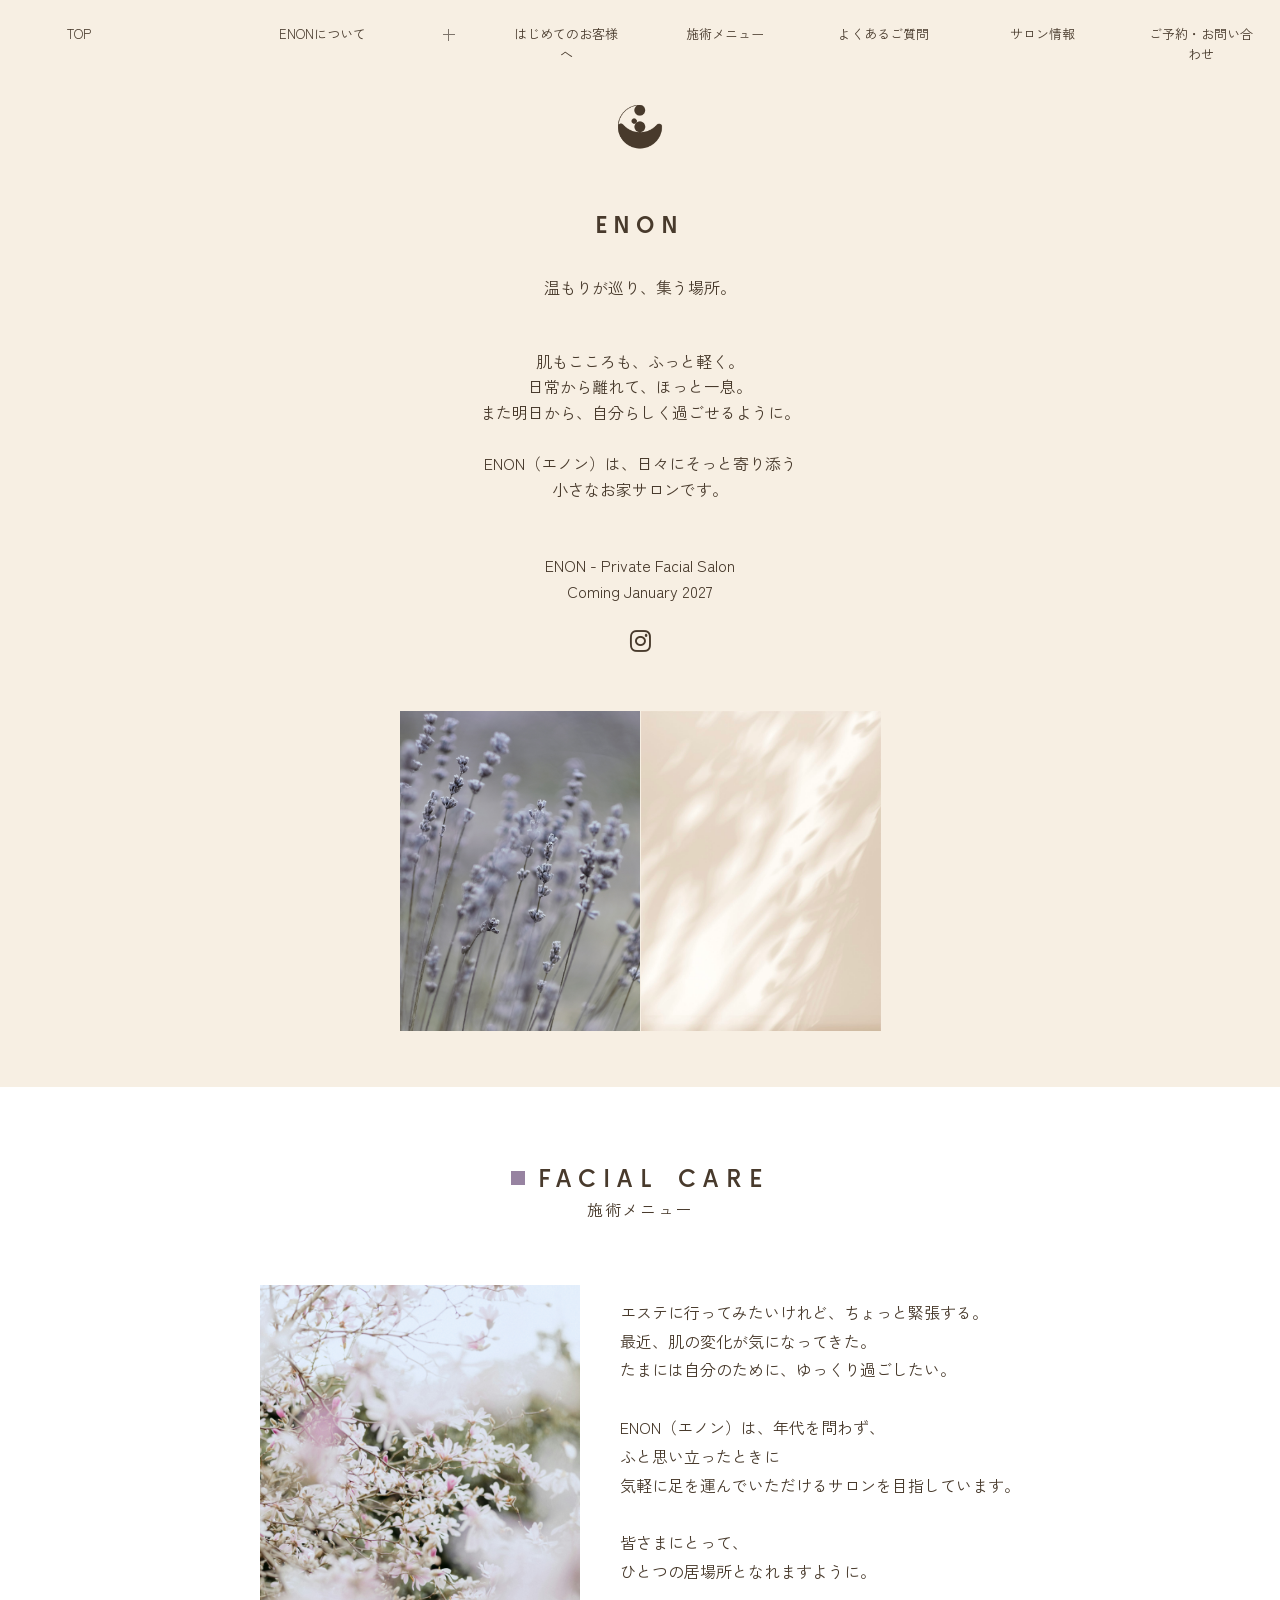
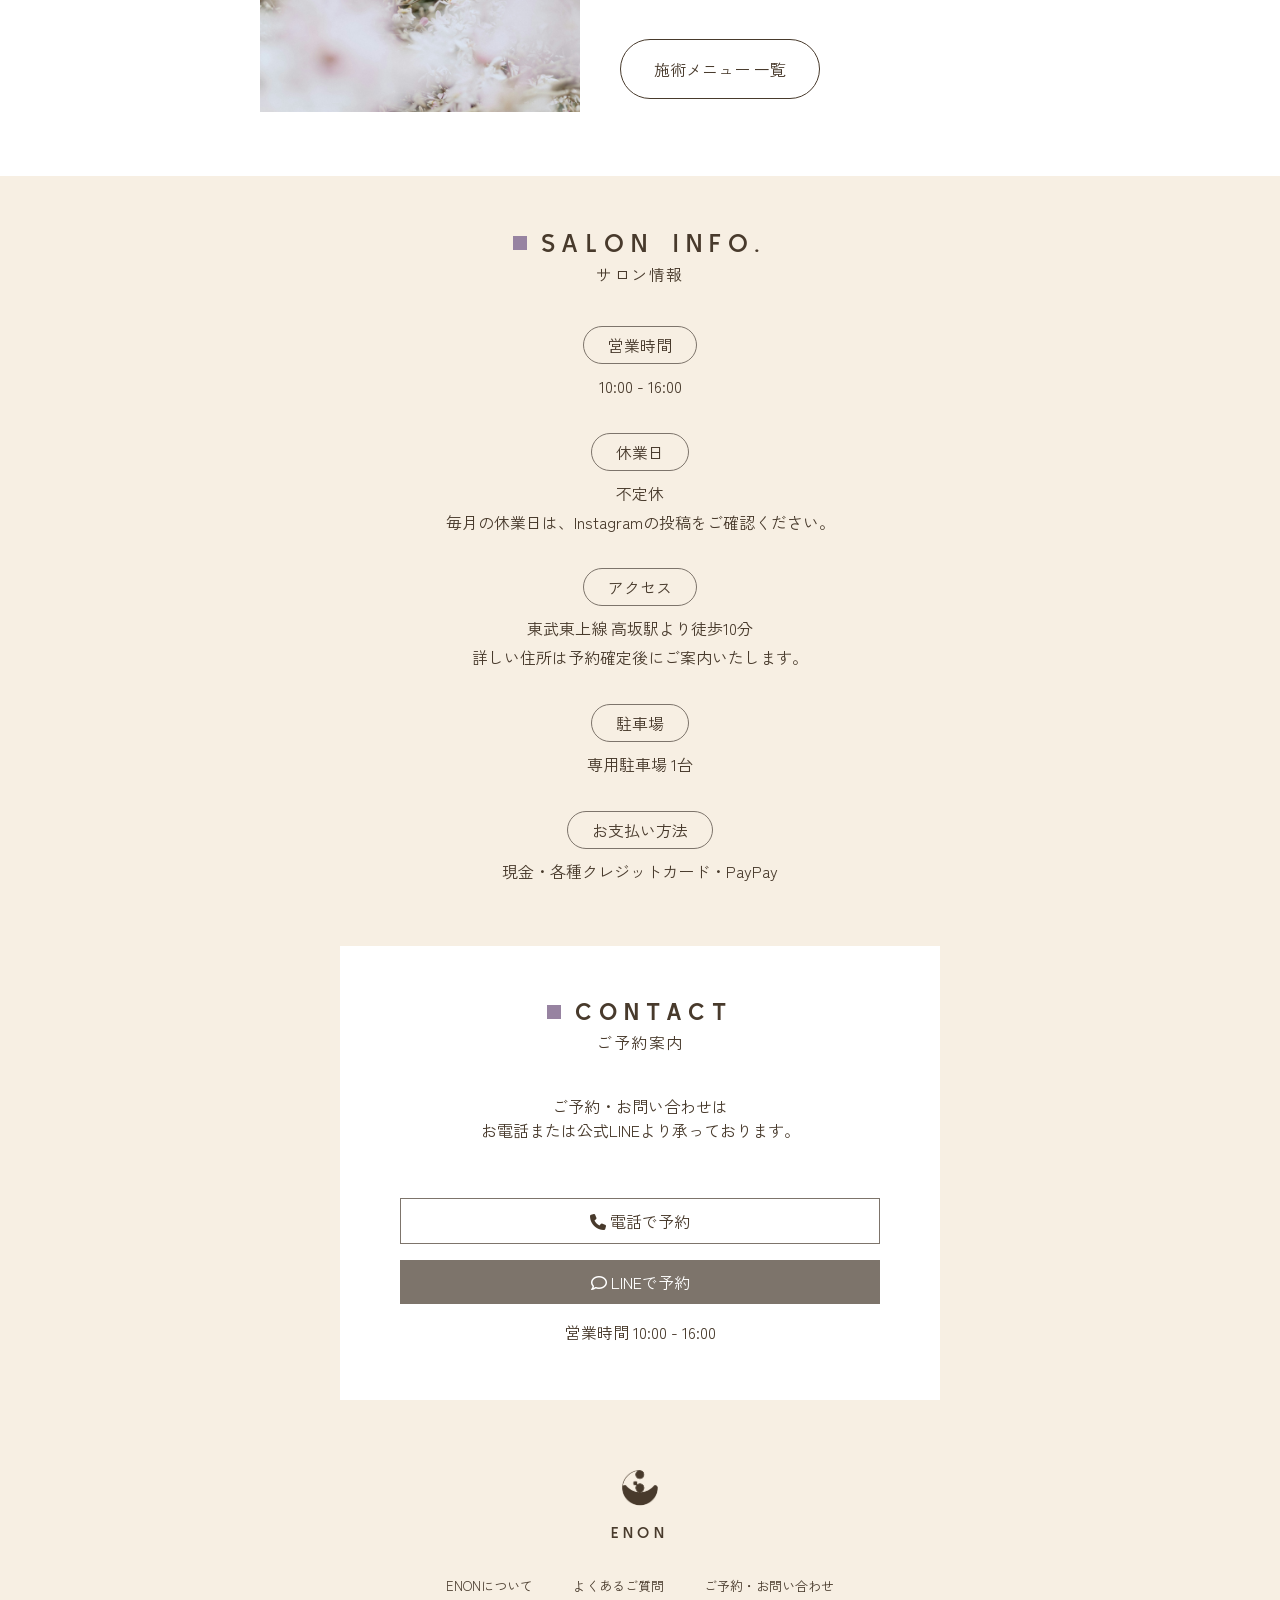
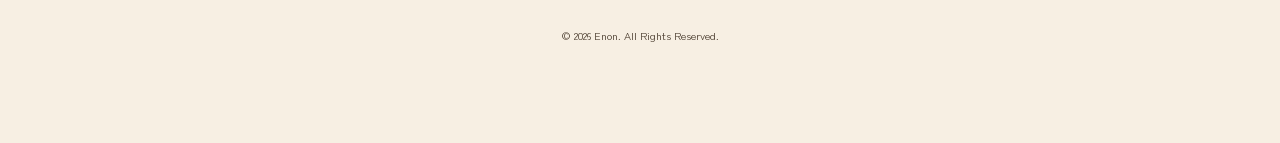
==== index.html @ 1aaf82e7 "Add files via upload" ====
<!doctype html>
<html lang="ja">

<head>
  <meta charset="UTF-8">
  <meta name="robots" content="noindex, nofollow">
  <meta name="description" content="2027年1月、埼玉県東松山市にOPEN。完全予約制・女性限定のプライベートフェイシャルエステサロン。東松山市、川越市周辺でフェイシャルエステサロンをお探しの方へ。">
  <meta name="viewport" content="width=device-width, initial-scale=1.0">
  <link rel="preconnect" href="https://fonts.googleapis.com">
  <link rel="preconnect" href="https://fonts.gstatic.com" crossorigin>
  <link rel="preconnect" href="https://fonts.googleapis.com">
  <link rel="preconnect" href="https://fonts.gstatic.com" crossorigin>
  <link
    href="https://fonts.googleapis.com/css2?family=Kulim+Park:ital,wght@0,200;0,300;0,400;0,600;0,700;1,200;1,300;1,400;1,600;1,700&family=Zen+Kaku+Gothic+New:wght@300;400&display=swap"
    rel="stylesheet">
  <link rel="preconnect" href="https://fonts.googleapis.com">
  <link rel="preconnect" href="https://fonts.gstatic.com" crossorigin>
  <link rel="stylesheet" href="https://cdnjs.cloudflare.com/ajax/libs/font-awesome/6.5.2/css/all.min.css">
  <link rel="icon" href="enon_logo3.PNG" type="image/png">
  <title>ENON（エノン）｜埼玉県 東松山市のプライベートフェイシャルサロン</title>

  <link href="reset.css" rel="stylesheet">
  <link href="style.css" rel="stylesheet">
</head>

<body>
  <header>
    <button class="hamburger" type="button" area-label="メニューを開く">
      <span></span>
      <span></span>
    </button>

    <nav class="global">
      <ul>
        <li><a href="index.html">TOP</a></li>
        <li class="nav-accordion">
          <button class="accordion-btn" type="button" aria-expanded="false" aria-controls="about-submenu">
            ENONについて
            <span class="accordion-icon"></span>
          </button>
          <ul class="accordion-content" id="about-submenu" hidden>
            <li><a href="enon.html">ENONのご紹介</a></li>
            <li><a href="about.html">オーナープロフィール</a></li>
          </ul>
        </li>
        <li><a href="guide.html">はじめてのお客様へ</a></li>
        <li><a href="menu.html">施術メニュー</a></li>
        <li><a href="faq.html">よくあるご質問</a></li>
        <li><a href="index.html#information">サロン情報</a></li>
        <li><a href="index.html#contact">ご予約・お問い合わせ</a></li>
      </ul>
    </nav>
    <h1 class="logo"><a href="index.html"><img src="swan_brown.png" alt="ロゴ"></a></h1>
  </header>

  <div class="fixed-reserve">
    <a href="tel:08012804743" class="fixed-reserve-btn"><i class="fa-solid fa-phone"></i><span>電話で予約</span></a>
    <a href="#" class="fixed-reserve-btn"><i class="fa-regular fa-comment"></i><span>LINEで予約</span></a>
  </div>

  <section class="about">
    <h2>ENON</h2>
    <div class="about_copy">
      <p>温もりが巡り、集う場所。</p>
    </div>

    <div>
      <p>肌もこころも、ふっと軽く。<br>
        日常から離れて、ほっと一息。<br>
        また明日から、自分らしく過ごせるように。<br><br>
        <span class="enon">ENON</span>（エノン）は、日々にそっと寄り添う<br>
        小さなお家サロンです。<br><br><br>
        ENON - Private Facial Salon<br>
        Coming January 2027
      </p><br>
      <a href="https://www.instagram.com/homesalon_enon?stkn=d2Z2MXgyYzFkendt"><i
          class="fa-brands fa-instagram"></i></a>
    </div>

    <div class="about_img">
      <img src="lavender.jpg" alt="花の画像">
      <img src="shadow.jpg" alt="影の画像">
    </div>

  </section>


  

  <section class="introduction" id="introduction">
    <h2><span class="introduction_enon">FACIAL CARE</span></h2>
    <h3>施術メニュー</h3>
    <div class="introduction_inner">

      <div class="introduction_picture">
        <img src="pinkflower.jpg" alt="花の画像">
      </div>

      <div class="introduction_text">
        <p>
          エステに行ってみたいけれど、ちょっと緊張する。<br>
          最近、肌の変化が気になってきた。<br>
          たまには自分のために、ゆっくり過ごしたい。<br>
          <br>
          <span class="enon">ENON</span>（エノン）は、年代を問わず、<br>
          ふと思い立ったときに<br>
          気軽に足を運んでいただけるサロンを目指しています。<br>
          <br>
          皆さまにとって、<br>
          ひとつの居場所となれますように。<br><br>
        </p>
        <a href="menu.html" class="button_menu">施術メニュー 一覧</a>
      </div>
    </div>
  </section>

  <!-- <section class="price">
    <h2>Course & Price</h2>
    <h3>Plan A</h3>
    <div class="price_row">
    <span>60 min</span>
    <span>¥6,000（税込）</span>
    </div>
    <h3>Plan B</h3>
    <div class="price_row">
    <span>60 min</span>
    <span>¥8,000（税込）</span>
    </div>
    <h3>Plan C</h3>
    <div class="price_row">
    <span>80 min</span>
    <span>¥10,000（税込）</span>
    </div>
  </section> -->

  <section class="information" id="information">
    <h2>SALON INFO.</h2>
    <h3>サロン情報</h3>
    <ul class="information_list">
      <li>
        <h4>営業時間</h4>
        <p>10:00 - 16:00</p>
      </li>
      <li>
        <h4>休業日</h4>
        <p>不定休<br>毎月の休業日は、Instagramの投稿をご確認ください。</p>
      </li>
      <li>
        <h4>アクセス</h4>
        <p>東武東上線 高坂駅より徒歩10分<br>
          詳しい住所は予約確定後にご案内いたします。
        </p>
      </li>
      <li>
        <h4>駐車場</h4>
        <p>専用駐車場 1台</p>
      </li>
      <li>
        <h4>お支払い方法</h4>
        <p>現金・各種クレジットカード・PayPay</p>
      </li>
    </ul>
  </section>

  <section class="contact" id="contact">
    <h2>CONTACT</h2>
    <h3>ご予約案内</h3>
    <p>ご予約・お問い合わせは<br>お電話または公式LINEより承っております。</p>
    <a href="tel:08012804743" class="contact_tel"><i class="fa-solid fa-phone"></i> 電話で予約</a>
    <a href="#" class="contact_line"><i class="fa-regular fa-comment"></i> LINEで予約</a>
    <p>営業時間 10:00 - 16:00</p>
  </section>

  <footer>
    <section>
      <img src="swan_brown.png" alt="ロゴ">
      <h2>ENON</h2>
      <!-- <address>
        <span>TEL: 080-1280-4743</span><br>
        埼玉県東松山市<br>
      </address> -->
    </section>
    <!-- 
    <section>
      <h3>Instagram</h3>
      <a href="https://www.instagram.com/homesalon_enon?stkn=d2Z2MXgyYzFkendt"><i
          class="fa-brands fa-instagram"></i></a>
    </section> -->

    <nav class="local">
      <ul>
        <li><a href="about.html">ENONについて</a></li>
        <li><a href="faq.html">よくあるご質問</a></li>
        <li><a href="#">ご予約・お問い合わせ</a></li>
      </ul>
    </nav>
    <small>&copy; 2026 Enon. All Rights Reserved.</small>
  </footer>




 
<script src="https://code.jquery.com/jquery-3.7.1.min.js"></script>
<script>
  $(function () {

    // ハンバーガーメニュー
    $('.hamburger').on('click', function () {
      $('.global').toggleClass('is-open');
      $(this).toggleClass('is-open');
      $('body').toggleClass('is-open');
    });

    // メニュー内リンク
    $('.global a').on('click', function (e) {
      e.preventDefault();

      const href = $(this).attr('href');

      $('.global').removeClass('is-open');
      $('.hamburger').removeClass('is-open');
      $('body').removeClass('is-open');

      setTimeout(function () {
        window.location.href = href;
      }, 1200);
    });

   const accordionBtn = document.querySelector(".accordion-btn");
const accordionContent = document.querySelector(".accordion-content");

accordionBtn.addEventListener("click", () => {
  const isOpen =
    accordionBtn.getAttribute("aria-expanded") === "true";

  if (isOpen) {
    // 閉じる
    accordionContent.style.height =
      accordionContent.scrollHeight + "px";

    requestAnimationFrame(() => {
      accordionContent.style.height = "0px";
    });

    accordionBtn.setAttribute("aria-expanded", "false");

  } else {
    // 開く
    accordionContent.hidden = false;

    accordionContent.style.height = "0px";

    requestAnimationFrame(() => {
      accordionContent.style.height =
        accordionContent.scrollHeight + "px";
    });

    accordionBtn.setAttribute("aria-expanded", "true");

    // アニメーション終了後に高さを自動調整
    accordionContent.addEventListener("transitionend", function handler(e) {
      if (e.propertyName === "height" &&
          accordionBtn.getAttribute("aria-expanded") === "true") {
        accordionContent.style.height = "auto";
        accordionContent.removeEventListener("transitionend", handler);
      }
    });
  }
});


    const introduction = document.querySelector('.introduction');

    const observer = new IntersectionObserver((entries) => {
      entries.forEach((entry) => {
        if (entry.isIntersecting) {
          entry.target.classList.add('is-visible');
        }
      });
    }, {
      threshold: 0.2
    });

    observer.observe(introduction);

  });

</script>
</body>

</html>
---- style.css ----
@charset "UTF-8";

html {
  scroll-behavior: smooth;
}

body {
  background-color: #f7efe3;
  font-family: "Zen Kaku Gothic New", sans-serif;
  font-weight: 400;
  font-style: normal;
  color: #483a2c;
  animation: fadeIn 0.4s ease-out;
}

@keyframes fadeIn {
  from {
    opacity: 0;
  }
  to {
    opacity: 1;
  }
}

body.is-open {
  overflow: hidden;
}


/* -----------------------------ご予約はこちら */

.fixed-reserve {
  position: fixed;
  bottom: 0;
  left: 0;
  width: 100%;
  display: flex;
  background-color: rgba(125, 116, 107, 0.7);
  z-index: 1000;
  padding-bottom: env(safe-area-inset-bottom);
  box-sizing: border-box;
}

.fixed-reserve-btn {
  flex: 1;
  min-width: 0;
  display: flex;
  flex-direction: column;
  align-items: center;
  justify-content: center;
  gap: 8px;
  padding: 14px 8px;
  color: #fff;
  text-decoration: none;
  font-size: 14px;
  box-sizing: border-box;
}

.fixed-reserve-btn:first-child {
  position: relative;
}

.fixed-reserve-btn:first-child::after {
  content: "";
  position: absolute;
  right: 0;
  top: 50%;
  transform: translateY(-50%);
  width: 1px;
  height: 40px;
  background-color: #e3dcd2;
}

.fixed-reserve-btn i {
  font-style: 20px;
}


/* ------------ハンバーガーメニューを開いている間 */
body.is-open .fixed-reserve {
  display: none;
}

/* メニューを開いたとき */
body.is-open .fixed-reserve {
  opacity: 0;
  visibility: hidden;
  pointer-events: none;
}

h1 {
  text-align: center;
}

header h1{
  margin: 0;
}

h1 img {
  width: 80px;
  height: auto;
}

/* グローバルナビゲーション */
.global ul {
  display: flex;
}

.global li {
  font-size: small;
  flex: 1;
  text-align: center;
  padding: 24px;
}

.hamburger {
  display: none;
  position: absolute;
  top: 26px;
  right: 30px;
  width: 30px;
  height: 24px;
  padding: 0;
  border: none;
  background: none;
  cursor: pointer;
  z-index: 100;
}

.hamburger span {
  display: block;
  width: 100%;
  height: 1px;
  background-color: #483a2c;
  transition: 0.6s;
}

.hamburger span + span {
  margin-top: 8px;
}

/* ハンバーガーアコーディオンメニュー */
.accordion-btn {
  display: flex;
  align-items: center;
  justify-content: center;
  position: relative;
  width: 100%;
  padding: 0;
  background: none;
  border: none;
  color: #483a2c;
  font: inherit;
  cursor: pointer;
  width: 100%;
  min-width: 280px;
}

/* プラスマーク */
.accordion-icon {
  position: absolute;
  right: 10px;
  width: 10px;
  height: 10px;
}

.accordion-icon::before,
.accordion-icon::after {
  content: "";
  position: absolute;
  background-color: #7d746b;
}

.accordion-icon::before {
  width: 12px;
  height: 1px;
  top: 5.5px;
  left: 0;
}

.accordion-icon::after {
  width: 1px;
  height: 12px;
  left: 5.5px;
  top: 0;
  transition: transform 0.8s ease, opacity;
}

.accordion-btn[aria-expanded="true"] .accordion-icon::after {
  transform: rotate(90deg);
  opacity: 0;
}

/* 子メニュー */
.accordion-content {
  list-style: none;
  padding: 24px 0 0;
  margin: 0;
  text-align: center;
  display: flex;
  flex-direction: column;
  gap: 16px;
  overflow: hidden;
  height: 0;
  transition: height 1s ease;
  box-sizing: border-box;
}

.accordion-content[hidden] {
  display: none !important;
}

.accordion-content li {
  margin: 0;
  padding: 0;
}

.accordion-content a {
  color: #7d746b;
  text-decoration: none;
}

.global li:has(> .accordion-btn) {
flex: none;
padding-bottom: 0;
}

.global .accordion-content {
padding: 24px 0 0;
margin: 0;
gap: 16px;
}

.global .accordion-content li {
flex: none;
padding: 0;
margin: 0;
}

/* アコーディオンの開閉アニメーション */
.accordion-content {
  overflow: hidden;
  height: 0;
  transition: height 1s ease;
}



.swan {
  text-align: center;
}

.swan img{
  width: 80px;
}



/* ---------------hero */

.about {
  text-align: center;
  padding: 40px 0 56px 0;
}

.about h2,
.information h2,
.contact h2 {
  font-family: "Kulim Park", sans-serif;
  letter-spacing: 0.3em;
}

.about_copy {
  padding: 32px 0 48px 0;
}

.about p{
  line-height: 1.6;
}

.about_img {
  display: flex;
  justify-content: center;
  gap: 1px;
  padding-top: 56px;
}

.about_img img {
  width: 240px;
  height: auto;
}

/* -------------バリュー */






/* -----------施術メニュー */
.introduction {
  padding: 32px 0 64px 0;
  text-align: center;
  background-color: #fff;
  opacity: 0;
  transform: translateY(30px);
  transition: opacity 1s ease, transform 1s ease;
}

.introduction.is-visible {
  opacity: 1;
  transform: translateY(0);
}

.introduction h2 {
  padding-top: 40px;
  letter-spacing: 0.3em;
  display: flex;
  align-items: center;
  justify-content: center;
  gap: 14px;
}

.introduction h2::before {
  content: "";
  display: block;
  width: 14px;
  height: 14px;
  background-color: #9783a1;
  flex-shrink: 0;
}

.introduction h3 {
  font-weight: 400;
  font-size: 1rem;
  letter-spacing: 0.1em;
  padding-bottom: 64px;
}

.introduction_picture {
  text-align: center;
}

.introduction_inner {
  display: flex;
  justify-content: center;
  align-items: center;
  gap: 40px;
}

.introduction_inner img {
  width: 320px;
  height: auto;
}

.introduction_text {
  display: flex;
  flex-direction: column;
  align-items: flex-start;
}

.introduction_text p {
  text-align: left;
  line-height: 1.8;
}

.introduction_text .button_menu {
  margin-top: 24px;
}

.introduction_enon,
.information h2 {
   font-family: "Kulim Park", sans-serif;
   font-weight: 600;
   letter-spacing: 0.3em;
   font-size: 1.6rem;
}

.button_menu {
  display: flex;
  align-items: center;
  justify-content: center;
  width: 200px;
  height: 60px;
  margin-top: 56px;
  border: 1px solid #483a2c;
  border-radius: 32px;
  color: #483a2c;
  font-size: 16px;
  text-decoration: none;
  box-sizing: border-box;
}

/* ----------------------施術メニュー料金 */

/* 
.price {
  background-color: #fff;
  text-align: center;
  padding:80px;
  margin-bottom: 40px;
}

.price h2 {
  padding-bottom: 40px;
}

.price h3 {
  max-width: 400px;
  margin: 0 auto;
  padding-top: 40px;
  text-align: left;
}

.price_row {
  max-width: 400px;
  margin: 0 auto;
  display: flex;
  justify-content: space-between;
  padding: 12px 0;
  border-bottom: 1px solid #483a2c;
} */

/* インフォメーション */

.information {
  text-align: center;
  padding-bottom: 28px;
}


.information p {
  line-height: 1.8;
  margin-top: 8px;
}


.information h2 {
  padding: 48px 0 0 0 ;
  letter-spacing: 0.3em;
  display: flex;
  align-items: center;
  justify-content: center;
  gap: 14px;
}

.information h2::before {
  content: "";
  display: block;
  width: 14px;
  height: 14px;
  background-color: #9783a1;
  flex-shrink: 0;
}

.information h3 {
  padding-bottom: 40px;
  font-weight: 400;
  font-size: 1rem;
  letter-spacing: 0.1em;
}

.information h4 {
  font-weight: 400;
  display: inline-block;
  border: 1px solid #7d746b;
  border-radius: 60px;
  padding: 6px 24px;
}

.information_list {
  list-style: none;
}

.information_list li {
  margin-bottom: 32px;
}

/* コンタクト */

.contact {
  display: flex;
  flex-direction: column;
  align-items: center;
  text-align: center;
  background-color: #fff;
  width: 80%;
  max-width: 600px;
  margin: 0 auto;
  padding: 48px 0 0 0;
  box-sizing: border-box;
}

.contact h2 {
  display: flex;
  align-items: center;
  justify-content: center;
  gap: 14px;
}

.contact h3{
  padding-bottom: 40px;
  font-weight: 400;
  font-size: 1rem;
  letter-spacing: 0.1em;
}

.contact p {
  padding-bottom: 56px;
}

.contact h2::before {
  content: "";
  display: block;
  width: 14px;
  height: 14px;
  background-color: #9783a1;
  flex-shrink: 0;
}

.contact_tel,
.contact_line {
  width: 80%;
  box-sizing: border-box;
  display: block;
  padding: 10px 0;
  margin: 0 auto 16px;
  text-align: center;
  text-decoration: none;
  color: #fff;
}

.contact_tel {
  color: #483a2c;
  border: 1px solid #7d746b;
}

.contact_line {
  color: #fff;
  background-color: #7d746b;
}



/* フッター */

footer {
  text-align: center;
  font-size: small;
  display: flex;
  flex-direction: column;
  gap: 32px;
  padding: 56px 32px 100px 32px;
}

footer img {
  width: 64px;
}

footer h2 {
  font-family: "Kulim Park", sans-serif;
   font-weight: 600;
   letter-spacing: 0.3em;
   font-size: 1rem;
}
  
.fa-instagram {
  font-size: 24px;
}

.local ul {
  display: flex;
  justify-content: center;
  gap: 40px;
}

small {
  display: block;
  text-align: center;
}

/* -----------------ここから2ページ目 */
/* 当サロンについて */

.value {
  text-align: center;
}

.value h2,
.profile h2 {
  font-family: "Kulim Park", sans-serif;
  letter-spacing: 0.3em;
}

.enon_circles {
  isolation: isolate;
  display: flex;
  justify-content: center;
  align-items: center;
  width: 100%;
  padding: 40px 0;
}

.circle {
  width: 180px;
  height: 180px;
  border: 1px solid #483a2c;
  border-radius: 50%;
  background: transparent;
  flex-shrink: 0;
  box-sizing: border-box;
  display: flex;
  justify-content: center;
  align-items: center;
  text-align: center;
}

.on{
  margin-left: -40px;
}

.message,
.profile {
  text-align: center;
  padding: 40px 0 56px 0;
  line-height: 1.8;
}

.value h2 {
  padding: 40px;
}

.value_text {
  text-align: center;
  padding: 40px 0;
}

.value_text img {
  width: 180px;
}

.profile {
  padding: 56px 0 56px 0;
  background-color: #fff;
}

.profile h2 {
  padding-bottom: 56px;
}

.profile_inner {
  display: flex;
  gap: 40px;
  justify-content: center;
}

.profile_detail {
  width: 320px;
  margin: 0 auto;
  text-align: left;
}

.profile img {
  width: 300px;
  border: 6px solid  #f7efe3;
  height: auto;
}

/* ----------------------------------はじめてのお客様へ */
 
.comingsoon {
  text-align: center;
}

.servise_flow {
  display: flex;
  justify-content: center;
  align-items: center;
}

.flow_number {
  padding-left: 0;
}

.flow_number > li {
  list-style-type: none;
  display: flex;
  padding: 20px 0;
}

.flow_number > li dl dt {
  font-size: 1.2em;
  line-height: 2;
  font-weight: bold;
  margin-bottom: 10px;
}

.flow_number > li .flow_icon {
  line-height: 1;
  font-size: 2em;
  color: #E26B5D;
  text-align: center;
  width: 70px;
  position: relative;
  margin-top: 0;
}

.flow_number > li .flow_icon::before {
  content: 'STEP';
  font-size: 0.3em;
  display: block;
  margin-bottom: 3px;
  letter-spacing: 1px;
}
/* 
.flow_number > li .flow_icon::after {
  content: "";
  display: block;
  width: 1px;
  height: calc(100% - 40px);
  background-color: #858585;
  position: absolute;
  left: 0;
  right: 0;
  top: 60px;
  margin: auto;
} */

.flow_number > li dl dd {
  margin: 0;
}

.flow_number > li dl {
  width: calc(100% - 70px);
  margin-top: 0.8em;
}

/* ----------------------------------------ここからFAQ */
.faq_body {
  background-color: #fff;
}

.faq {
  padding: 0 32px 64px;
}

.faq_h2 {
  font-family: "Kulim Park", sans-serif;
  letter-spacing: 0.3em;
  text-align: center;
  font-weight: 600;
}

.faq_category {
  max-width: 700px;
  margin: 0 auto;
}

.faq_sub {
  text-align: center;
  padding-bottom: 40px;
}

.faq_footer {
  background-color: #f7efe3;
}



/* アコーディオン */
.faq_item {
  border-bottom: 0.8px solid #948c85;
}

.faq_item summary {
  padding: 20px 32px 20px 0;
  cursor: pointer;
  position: relative;
  list-style: none;
}

.faq_item summary::-webkit-details-marker {
  display: none;
}

.faq_item .faq_content {
  padding-bottom: 20px;
  overflow: hidden;
  box-sizing: border-box;
}

.faq_item p {
  line-height: 2;
  font-size: 16px;
  margin: 0;
}

/* ＋マーク */
.faq_icon {
  position: absolute;
  right: 0;
  top: 50%;
  width: 16px;
  height: 16px;
  transform: translateY(-50%);
}

.faq_icon::before,
.faq_icon::after {
  content: "";
  position: absolute;
  background-color: #948c85;
  transition: transform 0.6s ease, opacity 0.6s ease;
}

.faq_icon::before {
  width: 16px;
  height: 1px;
  top: 50%;
  left: 0;
  transform: translateY(-50%);
}

.faq_icon::after {
  width: 1px;
  height: 16px;
  top: 0;
  left: 50%;
  transform: translateX(-50%);
}

/* 開いたとき */
.faq_item[open] .faq_icon::after {
  transform: translateX(-50%) rotate(90deg);
  opacity: 0;
}

.faq_footer {
  background-color: #f7efe3;
}


/* レスポンシブ対応 */

/* タブレット・スマホ：縦並び */
@media screen and (max-width: 1024px) {
  
  body {
    padding-top: 100px;
  }
  
  header {
    position: fixed;
    top: 0;
    left: 0;
    width: 100%;
    height: 80px;
    z-index: 1000;
  }

  header h1 {
    margin: 0;
    text-align: center;
  }

  header h1 img {
    height: 80px;
    width: auto;
  }

}

@media screen and (min-width: 768px) {
  .information > div:last-child {
    display: none;
  }
  .fixed-reserve {
    display: none;
  }
}


/* スマホ */
@media screen and (max-width: 767px) {
  
  .hamburger {
    display: block;
  }
  .global {
    font-size: 90%;
    position: fixed;
    top: 0;
    left: 0;
    width: 100%;
    height: 100vh;

    background-color: #fff;
    z-index: 10;

    transform: translateX(100%);
    transition: transform 1.2s ease-in-out;
  }

  .global ul {
    min-height: 100%;
    height: auto;
    display: flex;
    flex-direction: column;
    justify-content: flex-start;
    align-items: center;
    gap: 48px;
    margin: 0;
    padding: 120px 20px 40px;
    box-sizing: border-box;
  }

  .global li {
    flex: none;
    text-align: center;
    padding: 0;
  }

  .global.is-open {
    transform: translateX(0);
  }

  .hamburger.is-open span:first-child {
  transform: translateY(4.5px) rotate(45deg);
}

.hamburger.is-open span:last-child {
  transform: translateY(-4.5px) rotate(-45deg);
}

.about h2 {
  margin-top: -20px;
}

.about p {
  font-size: 0.8rem;
}

.about_img img {
  width: 40%;
}

.introduction {
  padding: 10px 0 48px 0;
}

.introduction_enon {
  font-size: 80%;
}

.introduction h3 {
  font-size: 80%;
  padding-bottom: 30px;
}

.introduction_inner {
  display: flex;
  flex-direction: column;
  align-items: center;
  width: 100%;
  gap: 0;
}

.introduction_picture img {
  width: 50%;
}

.introduction_text {
  width: 100%;
  font-size: 0.8rem;
  display: flex;
  flex-direction: column;
  align-items: center;
  text-align: center;
  padding-top: 56px;
}

.introduction_text p {
  text-align: center;
}

 
.price h3,
  .price_row {
    width: 90%;
}

  .information h2 {
  font-size: 1.2rem;
}


 .information h3,
 .information h4 {
  font-size: 80%;
  }
  
.information p {
  font-size: 0.8rem;
}



.contact {
  font-size: 80%;
}

.contact h3 {
  font-size: 0.8rem;
}




nav.local a {
    font-size: 0.6rem;
  }



/* ここから2ページ目 */
/* 当サロンについて */

.value {
  padding: 40px 0 20px 0;
}

  .value h2 {
    font-family: "Kulim Park", sans-serif;
    letter-spacing: 0.3em;
    margin-top: -30px;
    padding: 10px 0;
  }
  .value p {
  font-size: 0.8rem;
  }

  .circle {
    width: 140px;
    height: 140px;
    font-size: 80%;
  }

  .on {
    margin-left: -40px;
  }

  .message {
     font-size: 0.8rem;
  }

  .enon_circles {
    padding: 10px 0;
    margin: 0;
  }

  .value_text,
  .profile {
    font-size: 0.8rem;
  }

    .profile h2 {
    margin-bottom: 0;
    }

.profile_inner {
  flex-direction: column;
}

.profile_inner img {
  width: 280px;
  padding: 0;
  margin: 0 auto;
}

/* ここからFAQ */

.faq h2 {
   font-size: 1rem;
}

.faq,
.faq p {
  font-size: 0.8rem;
}

.faq_icon {
    width: 10px;
    height: 10px;
  }

  .faq_icon::before {
    width: 10px;
    height: 1px;
  }

  .faq_icon::after {
    width: 1px;
    height: 10px;
  }




/* --------------------初めてのお客様へ */

.servise_flow {
  font-size: 80%;
}



}
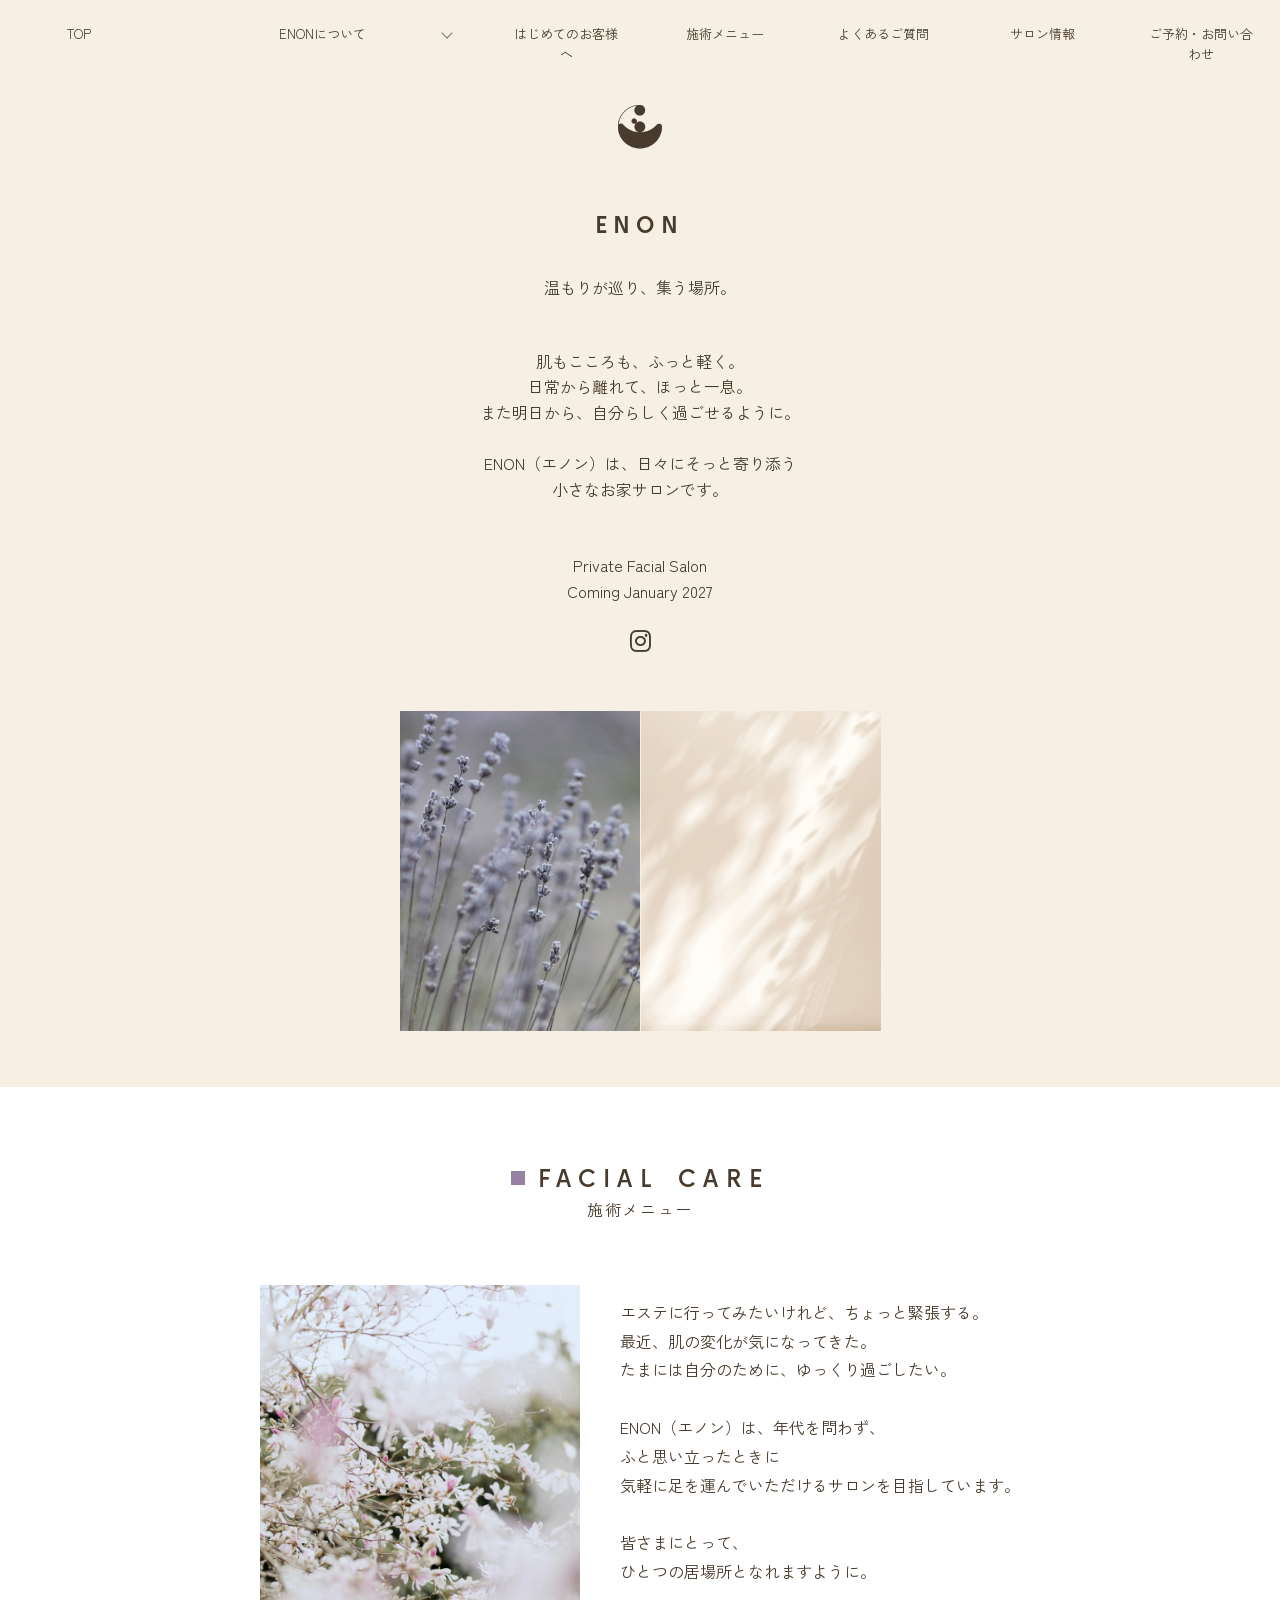
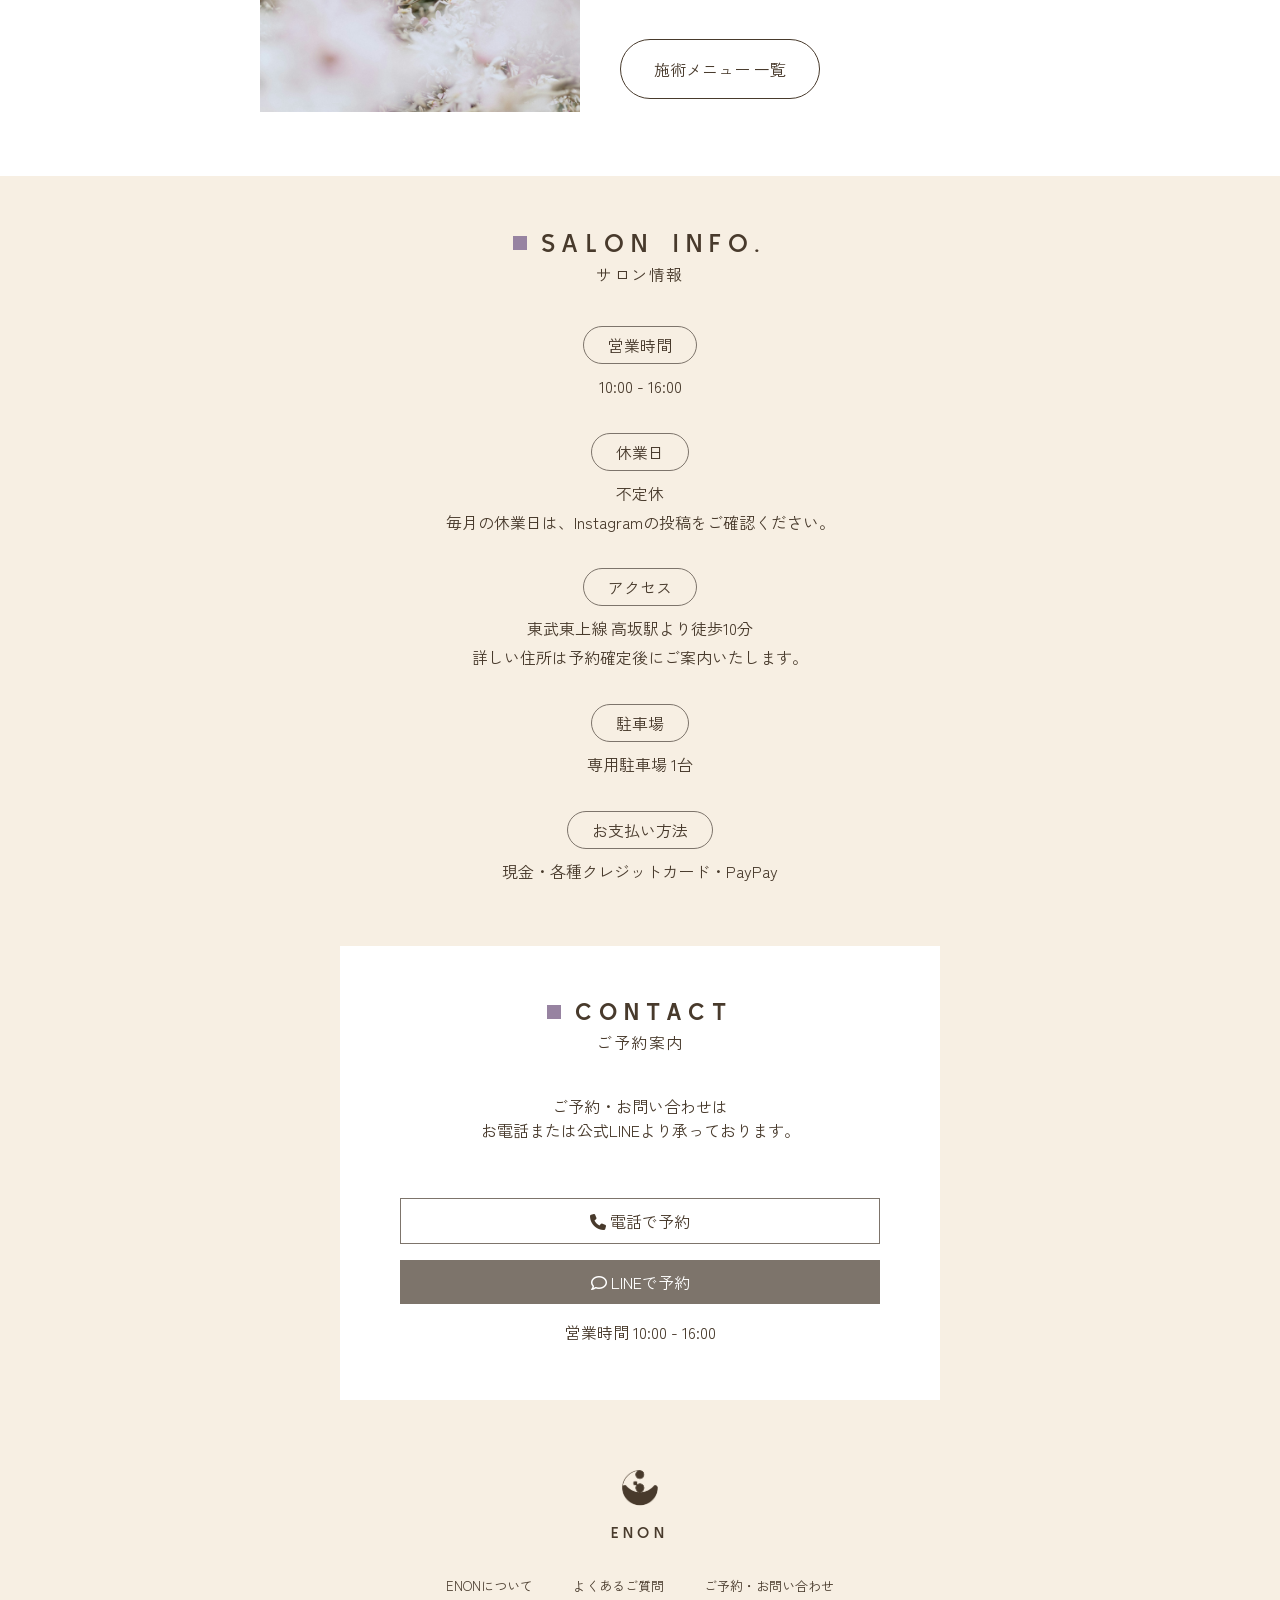
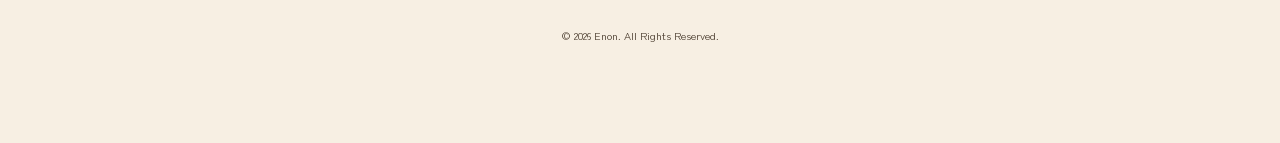
==== commit abb142fb: "Add files via upload" ====
--- a/index.html
+++ b/index.html
@@ -39,7 +39,7 @@
             <span class="accordion-icon"></span>
           </button>
           <ul class="accordion-content" id="about-submenu" hidden>
-            <li><a href="enon.html">ENONのご紹介</a></li>
+            <li><a href="enon.html">サロンのご紹介</a></li>
             <li><a href="about.html">オーナープロフィール</a></li>
           </ul>
         </li>
@@ -70,7 +70,7 @@
         また明日から、自分らしく過ごせるように。<br><br>
         <span class="enon">ENON</span>（エノン）は、日々にそっと寄り添う<br>
         小さなお家サロンです。<br><br><br>
-        ENON - Private Facial Salon<br>
+        Private Facial Salon<br>
         Coming January 2027
       </p><br>
       <a href="https://www.instagram.com/homesalon_enon?stkn=d2Z2MXgyYzFkendt"><i
@@ -85,7 +85,7 @@
   </section>
 
 
-  
+
 
   <section class="introduction" id="introduction">
     <h2><span class="introduction_enon">FACIAL CARE</span></h2>
--- a/style.css
+++ b/style.css
@@ -156,7 +156,7 @@
   min-width: 280px;
 }
 
-/* プラスマーク */
+/* 下向き矢印 */
 .accordion-icon {
   position: absolute;
   right: 10px;
@@ -164,32 +164,25 @@
   height: 10px;
 }
 
-.accordion-icon::before,
-.accordion-icon::after {
+.accordion-icon::before {
   content: "";
   position: absolute;
-  background-color: #7d746b;
-}
-
-.accordion-icon::before {
-  width: 12px;
-  height: 1px;
-  top: 5.5px;
+  width: 8px;
+  height: 8px;
+  border-right: 1px solid #7d746b;
+  border-bottom: 1px solid #7d746b;
+  transform: rotate(45deg);
+  top: 0;
   left: 0;
-}
-
-.accordion-icon::after {
-  width: 1px;
-  height: 12px;
-  left: 5.5px;
-  top: 0;
-  transition: transform 0.8s ease, opacity;
-}
-
-.accordion-btn[aria-expanded="true"] .accordion-icon::after {
-  transform: rotate(90deg);
-  opacity: 0;
-}
+  transition: transform 1s ease, top 1s ease;
+}
+
+/* 開いたとき：上向き */
+.accordion-btn[aria-expanded="true"] .accordion-icon::before {
+  transform: rotate(225deg);
+  top: 4px;
+}
+
 
 /* 子メニュー */
 .accordion-content {
@@ -202,7 +195,7 @@
   gap: 16px;
   overflow: hidden;
   height: 0;
-  transition: height 1s ease;
+  transition: height 0.3s ease;
   box-sizing: border-box;
 }
 
@@ -221,20 +214,20 @@
 }
 
 .global li:has(> .accordion-btn) {
-flex: none;
-padding-bottom: 0;
+  flex: none;
+  padding-bottom: 0;
 }
 
 .global .accordion-content {
-padding: 24px 0 0;
-margin: 0;
-gap: 16px;
+  padding: 24px 0 0;
+  margin: 0;
+  gap: 16px;
 }
 
 .global .accordion-content li {
-flex: none;
-padding: 0;
-margin: 0;
+  flex: none;
+  padding: 0;
+  margin: 0;
 }
 
 /* アコーディオンの開閉アニメーション */
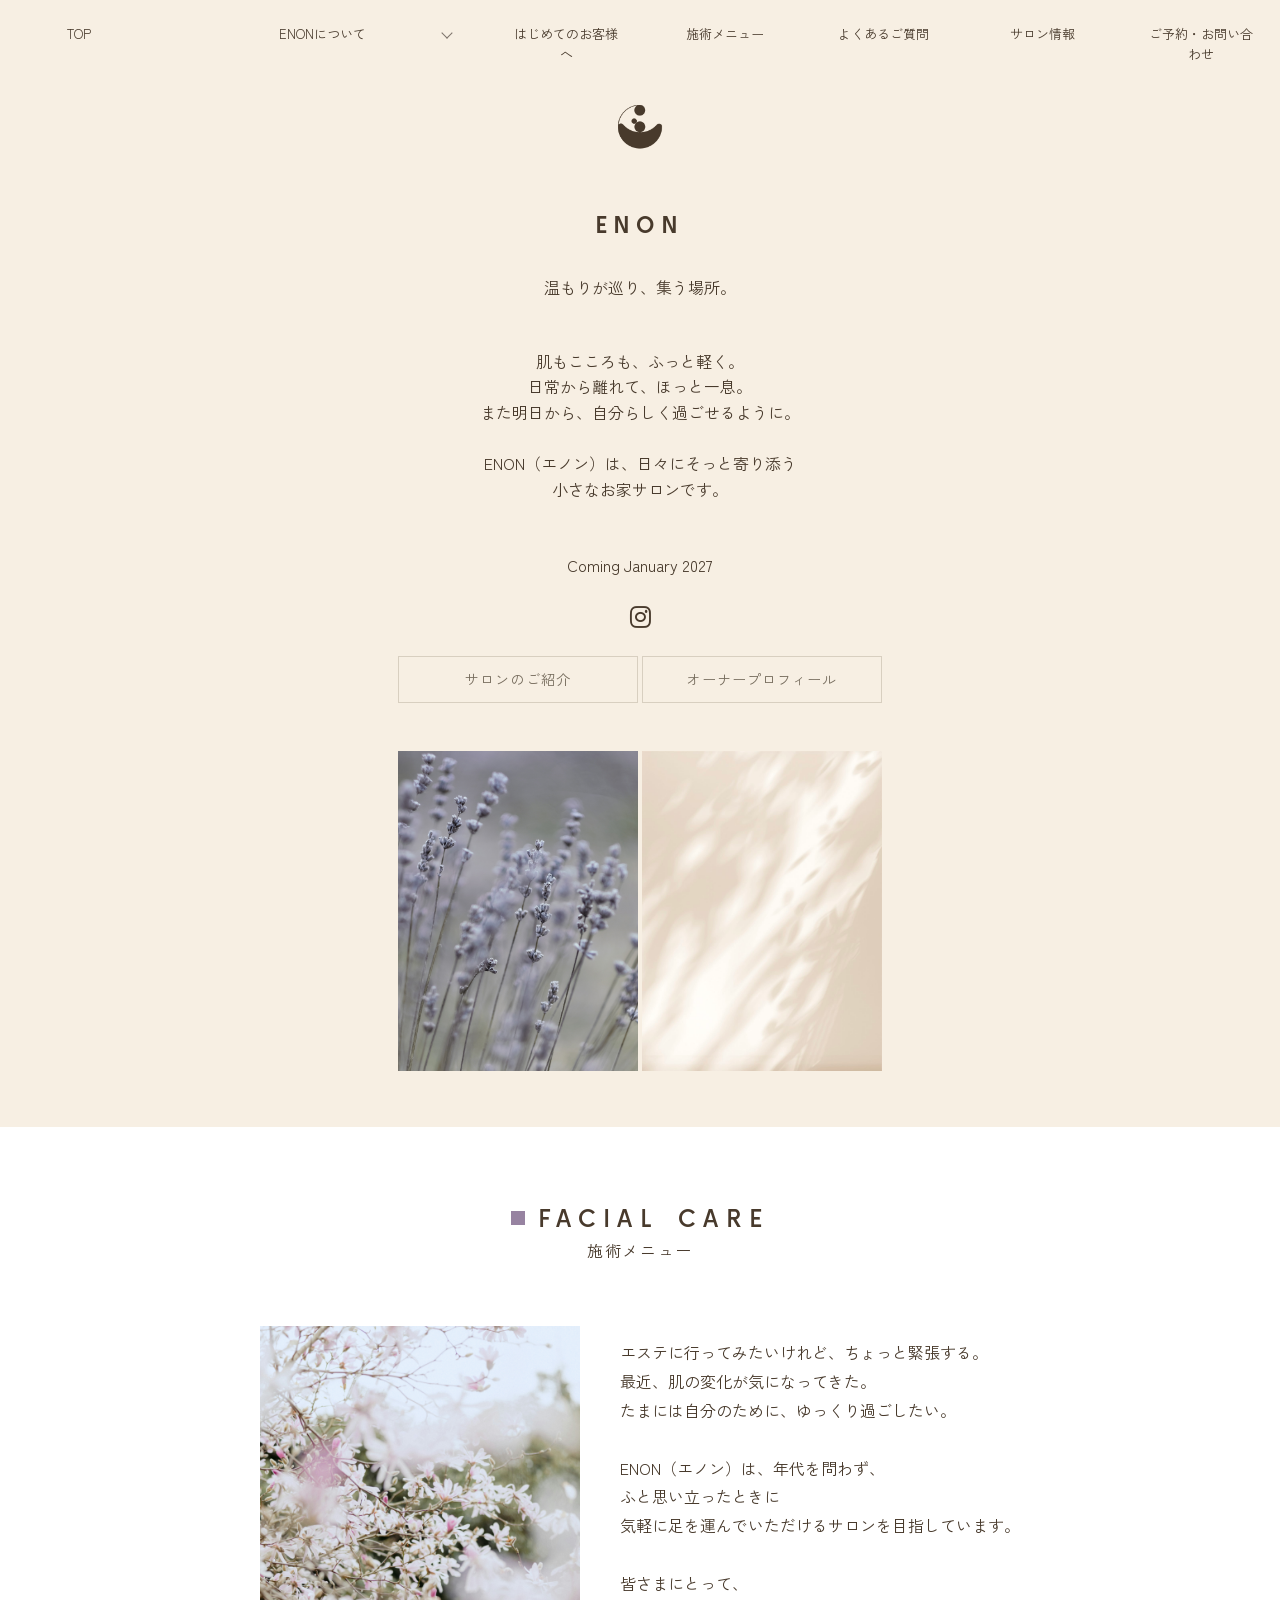
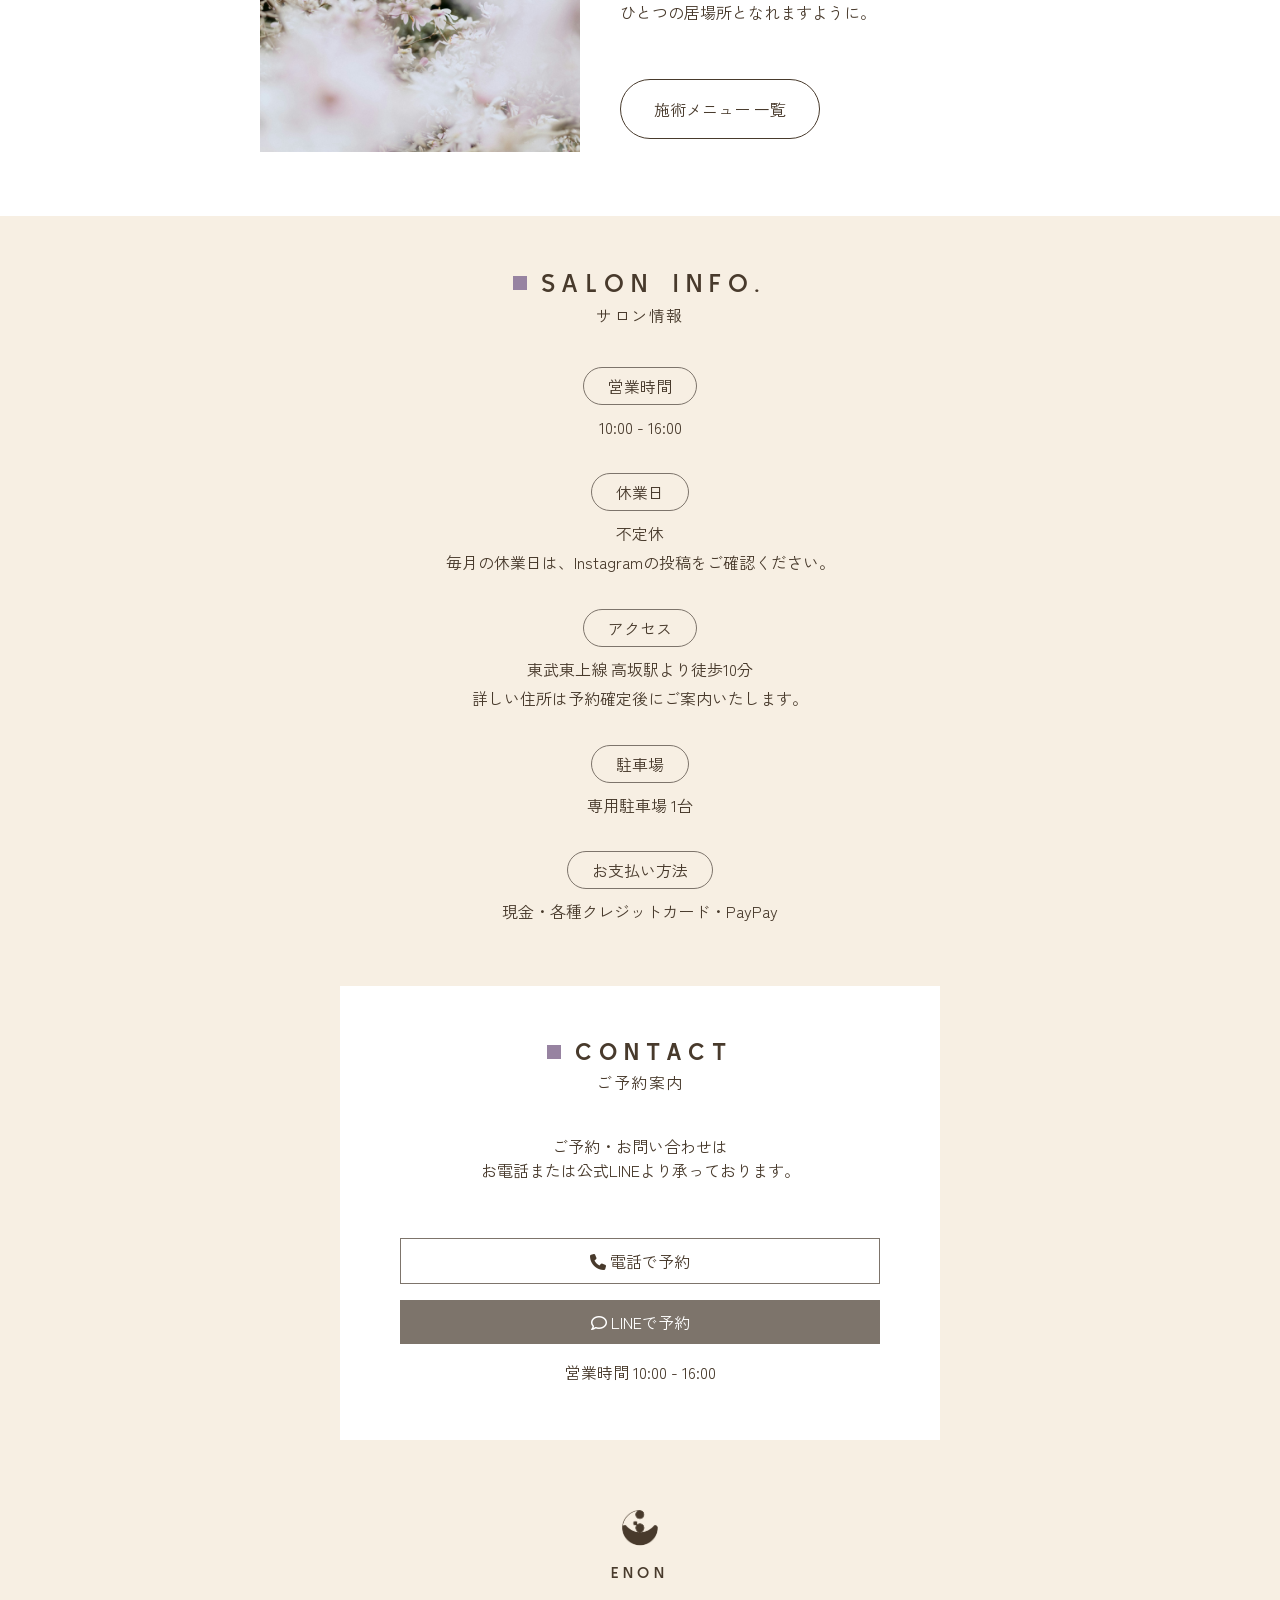
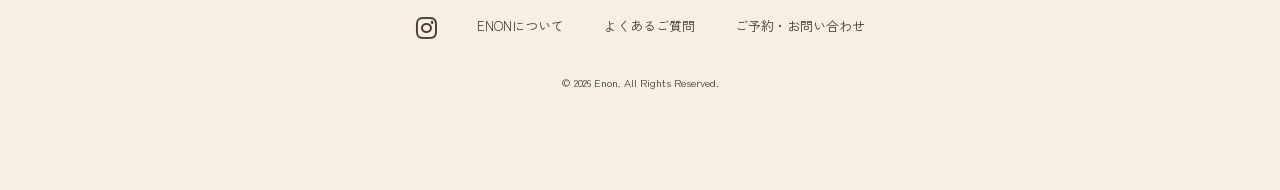
==== commit 6c0d60fa: "Add files via upload" ====
--- a/index.html
+++ b/index.html
@@ -70,22 +70,19 @@
         また明日から、自分らしく過ごせるように。<br><br>
         <span class="enon">ENON</span>（エノン）は、日々にそっと寄り添う<br>
         小さなお家サロンです。<br><br><br>
-        Private Facial Salon<br>
-        Coming January 2027
-      </p><br>
-      <a href="https://www.instagram.com/homesalon_enon?stkn=d2Z2MXgyYzFkendt"><i
-          class="fa-brands fa-instagram"></i></a>
-    </div>
-
+        Coming January 2027 <br><br>
+        <a href="https://www.instagram.com/homesalon_enon?stkn=d2Z2MXgyYzFkendt"><i
+            class="fa-brands fa-instagram"></i></a></p>
+    </div>
+     <div class="hero_buttons">
+      <a href="enon.html" class="hero_button">サロンのご紹介</a>
+      <a href="about.html" class="hero_button">オーナープロフィール</a>
+    </div>
     <div class="about_img">
       <img src="lavender.jpg" alt="花の画像">
       <img src="shadow.jpg" alt="影の画像">
     </div>
-
-  </section>
-
-
-
+  </section>
 
   <section class="introduction" id="introduction">
     <h2><span class="introduction_enon">FACIAL CARE</span></h2>
@@ -175,20 +172,13 @@
     <section>
       <img src="swan_brown.png" alt="ロゴ">
       <h2>ENON</h2>
-      <!-- <address>
-        <span>TEL: 080-1280-4743</span><br>
-        埼玉県東松山市<br>
-      </address> -->
     </section>
-    <!-- 
-    <section>
-      <h3>Instagram</h3>
-      <a href="https://www.instagram.com/homesalon_enon?stkn=d2Z2MXgyYzFkendt"><i
-          class="fa-brands fa-instagram"></i></a>
-    </section> -->
-
     <nav class="local">
       <ul>
+        <li>
+          <a href="https://www.instagram.com/homesalon_enon?stkn=d2Z2MXgyYzFkendt"><i
+              class="fa-brands fa-instagram"></i></a>
+        </li>
         <li><a href="about.html">ENONについて</a></li>
         <li><a href="faq.html">よくあるご質問</a></li>
         <li><a href="#">ご予約・お問い合わせ</a></li>
@@ -200,93 +190,93 @@
 
 
 
- 
-<script src="https://code.jquery.com/jquery-3.7.1.min.js"></script>
-<script>
-  $(function () {
-
-    // ハンバーガーメニュー
-    $('.hamburger').on('click', function () {
-      $('.global').toggleClass('is-open');
-      $(this).toggleClass('is-open');
-      $('body').toggleClass('is-open');
+
+  <script src="https://code.jquery.com/jquery-3.7.1.min.js"></script>
+  <script>
+    $(function () {
+
+      // ハンバーガーメニュー
+      $('.hamburger').on('click', function () {
+        $('.global').toggleClass('is-open');
+        $(this).toggleClass('is-open');
+        $('body').toggleClass('is-open');
+      });
+
+      // メニュー内リンク
+      $('.global a').on('click', function (e) {
+        e.preventDefault();
+
+        const href = $(this).attr('href');
+
+        $('.global').removeClass('is-open');
+        $('.hamburger').removeClass('is-open');
+        $('body').removeClass('is-open');
+
+        setTimeout(function () {
+          window.location.href = href;
+        }, 1200);
+      });
+
+      const accordionBtn = document.querySelector(".accordion-btn");
+      const accordionContent = document.querySelector(".accordion-content");
+
+      accordionBtn.addEventListener("click", () => {
+        const isOpen =
+          accordionBtn.getAttribute("aria-expanded") === "true";
+
+        if (isOpen) {
+          // 閉じる
+          accordionContent.style.height =
+            accordionContent.scrollHeight + "px";
+
+          requestAnimationFrame(() => {
+            accordionContent.style.height = "0px";
+          });
+
+          accordionBtn.setAttribute("aria-expanded", "false");
+
+        } else {
+          // 開く
+          accordionContent.hidden = false;
+
+          accordionContent.style.height = "0px";
+
+          requestAnimationFrame(() => {
+            accordionContent.style.height =
+              accordionContent.scrollHeight + "px";
+          });
+
+          accordionBtn.setAttribute("aria-expanded", "true");
+
+          // アニメーション終了後に高さを自動調整
+          accordionContent.addEventListener("transitionend", function handler(e) {
+            if (e.propertyName === "height" &&
+              accordionBtn.getAttribute("aria-expanded") === "true") {
+              accordionContent.style.height = "auto";
+              accordionContent.removeEventListener("transitionend", handler);
+            }
+          });
+        }
+      });
+
+
+      const introduction = document.querySelector('.introduction');
+
+      const observer = new IntersectionObserver((entries) => {
+        entries.forEach((entry) => {
+          if (entry.isIntersecting) {
+            entry.target.classList.add('is-visible');
+          }
+        });
+      }, {
+        threshold: 0.2
+      });
+
+      observer.observe(introduction);
+
     });
 
-    // メニュー内リンク
-    $('.global a').on('click', function (e) {
-      e.preventDefault();
-
-      const href = $(this).attr('href');
-
-      $('.global').removeClass('is-open');
-      $('.hamburger').removeClass('is-open');
-      $('body').removeClass('is-open');
-
-      setTimeout(function () {
-        window.location.href = href;
-      }, 1200);
-    });
-
-   const accordionBtn = document.querySelector(".accordion-btn");
-const accordionContent = document.querySelector(".accordion-content");
-
-accordionBtn.addEventListener("click", () => {
-  const isOpen =
-    accordionBtn.getAttribute("aria-expanded") === "true";
-
-  if (isOpen) {
-    // 閉じる
-    accordionContent.style.height =
-      accordionContent.scrollHeight + "px";
-
-    requestAnimationFrame(() => {
-      accordionContent.style.height = "0px";
-    });
-
-    accordionBtn.setAttribute("aria-expanded", "false");
-
-  } else {
-    // 開く
-    accordionContent.hidden = false;
-
-    accordionContent.style.height = "0px";
-
-    requestAnimationFrame(() => {
-      accordionContent.style.height =
-        accordionContent.scrollHeight + "px";
-    });
-
-    accordionBtn.setAttribute("aria-expanded", "true");
-
-    // アニメーション終了後に高さを自動調整
-    accordionContent.addEventListener("transitionend", function handler(e) {
-      if (e.propertyName === "height" &&
-          accordionBtn.getAttribute("aria-expanded") === "true") {
-        accordionContent.style.height = "auto";
-        accordionContent.removeEventListener("transitionend", handler);
-      }
-    });
-  }
-});
-
-
-    const introduction = document.querySelector('.introduction');
-
-    const observer = new IntersectionObserver((entries) => {
-      entries.forEach((entry) => {
-        if (entry.isIntersecting) {
-          entry.target.classList.add('is-visible');
-        }
-      });
-    }, {
-      threshold: 0.2
-    });
-
-    observer.observe(introduction);
-
-  });
-
-</script>
+  </script>
 </body>
 
 </html>
--- a/style.css
+++ b/style.css
@@ -274,8 +274,8 @@
 .about_img {
   display: flex;
   justify-content: center;
-  gap: 1px;
-  padding-top: 56px;
+  gap: 4px;
+  padding-top: 24px;
 }
 
 .about_img img {
@@ -283,10 +283,25 @@
   height: auto;
 }
 
-/* -------------バリュー */
-
-
-
+.about .hero_button {
+  width: 240px;
+  display: inline-block;
+  text-decoration: none;
+  color: #756b5c;
+  border: 1px solid #d8cfc0;
+  padding: 12px 26px;
+  margin: 24px 0;
+  font-size: 14px;
+  letter-spacing: 0.08em;
+  transition: all 0.3s ease;
+}
+
+.hero_buttons {
+  display: flex;
+  justify-content: center;
+  flex-wrap: wrap;
+  gap: 4px;
+}
 
 
 
@@ -937,6 +952,24 @@
   width: 40%;
 }
 
+.hero_buttons {
+  display: flex;
+  flex-direction: column;
+  gap: 8px;
+  align-items: center;
+  text-align: center;
+  padding: 24px;
+}
+
+  .hero_buttons .hero_button {
+    display: block;
+    margin: 0;
+  }
+
+
+
+
+
 .introduction {
   padding: 10px 0 48px 0;
 }
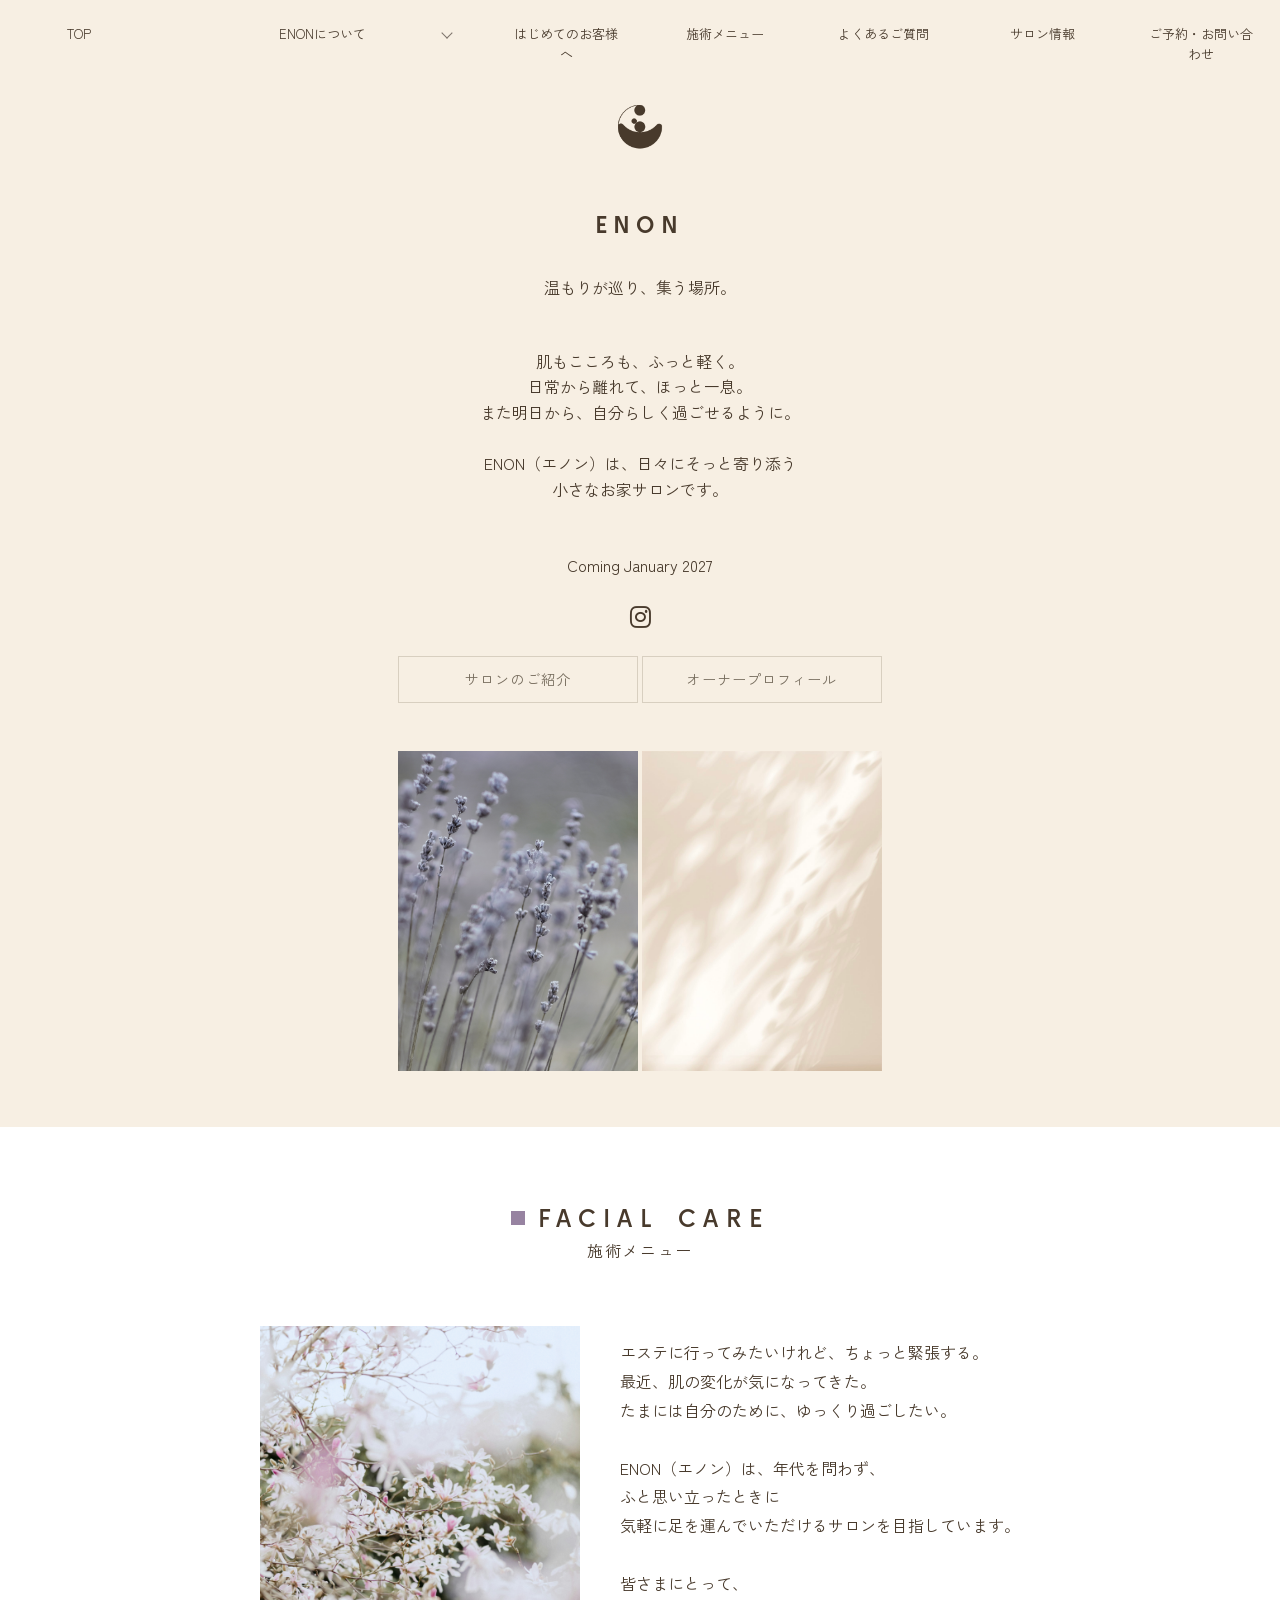
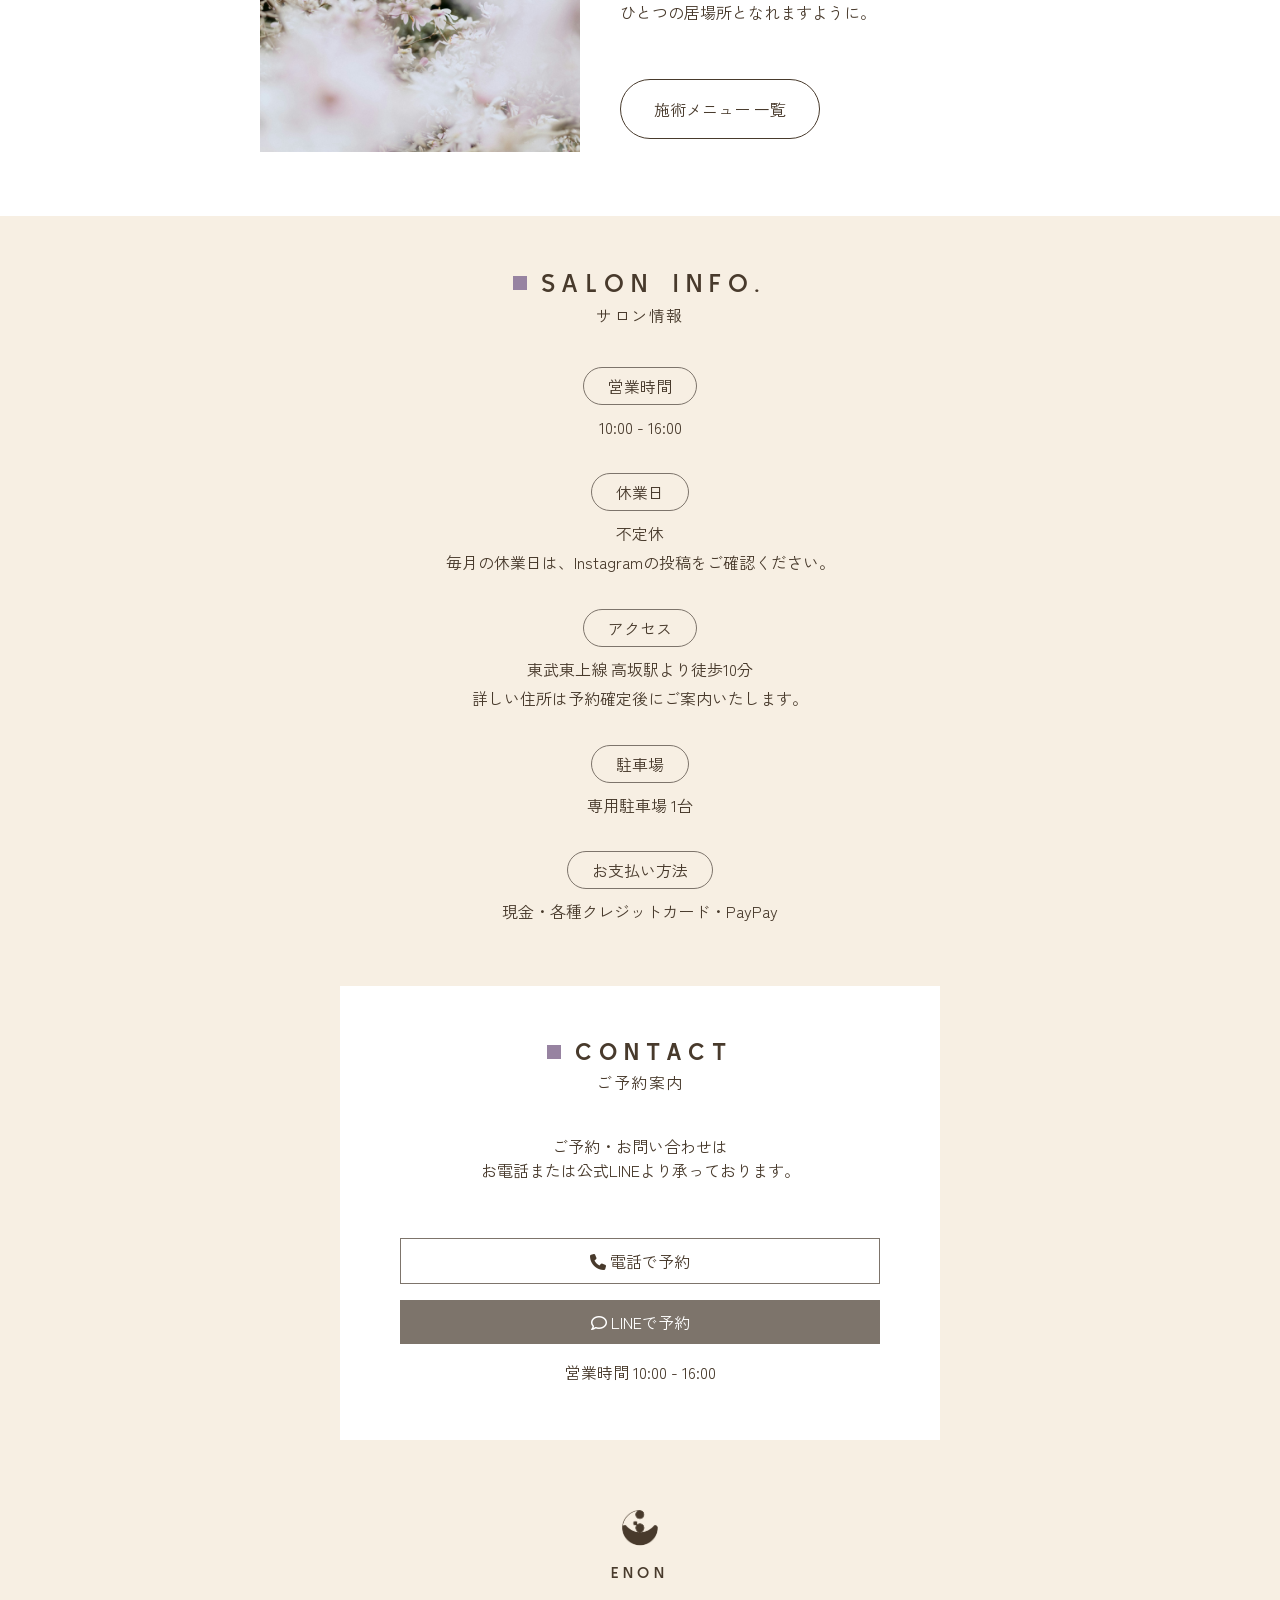
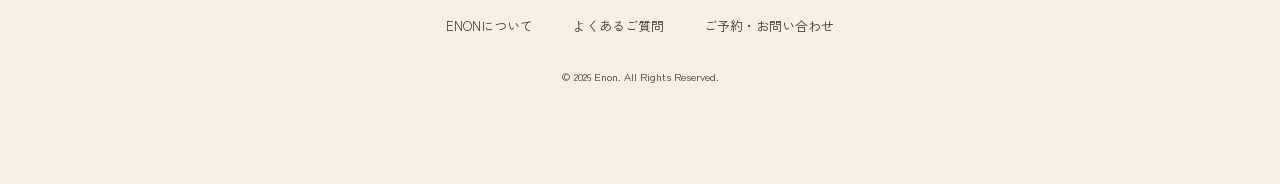
==== commit 67f00e22: "Add files via upload" ====
--- a/index.html
+++ b/index.html
@@ -175,10 +175,6 @@
     </section>
     <nav class="local">
       <ul>
-        <li>
-          <a href="https://www.instagram.com/homesalon_enon?stkn=d2Z2MXgyYzFkendt"><i
-              class="fa-brands fa-instagram"></i></a>
-        </li>
         <li><a href="about.html">ENONについて</a></li>
         <li><a href="faq.html">よくあるご質問</a></li>
         <li><a href="#">ご予約・お問い合わせ</a></li>
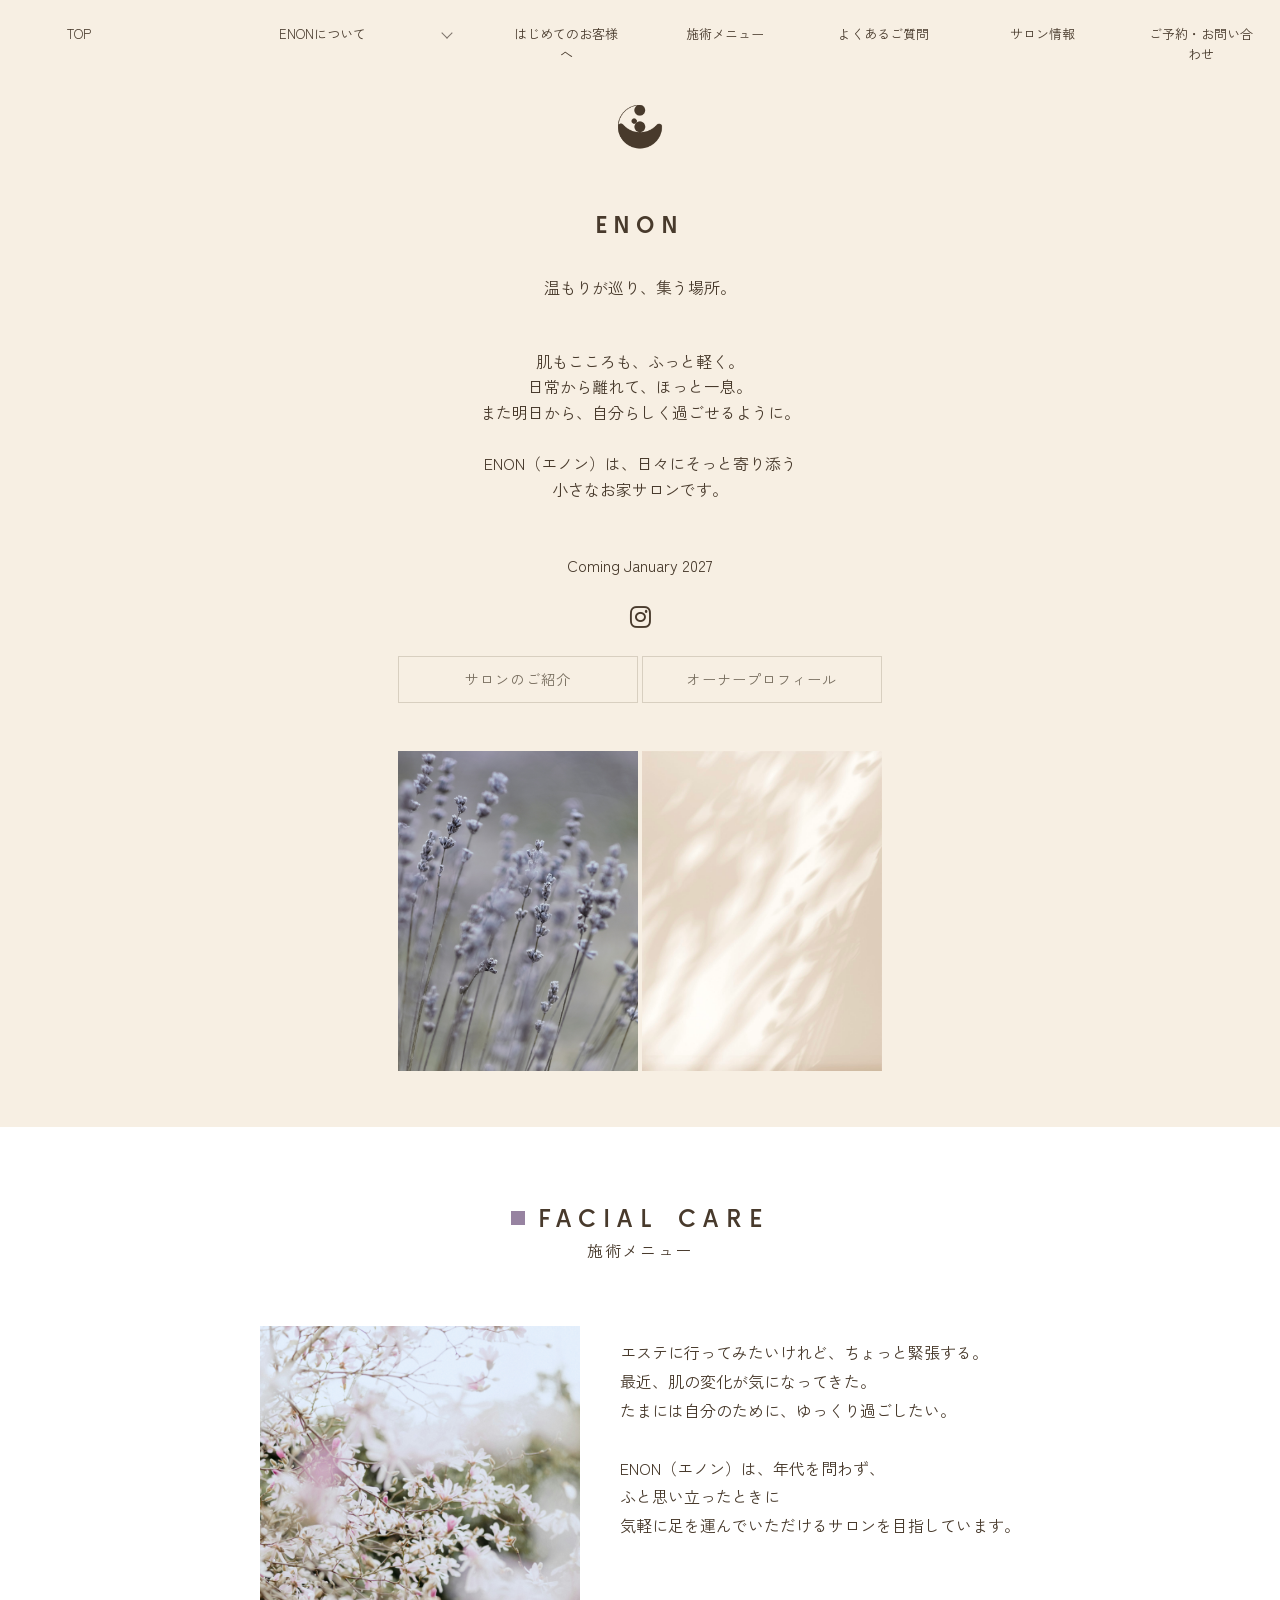
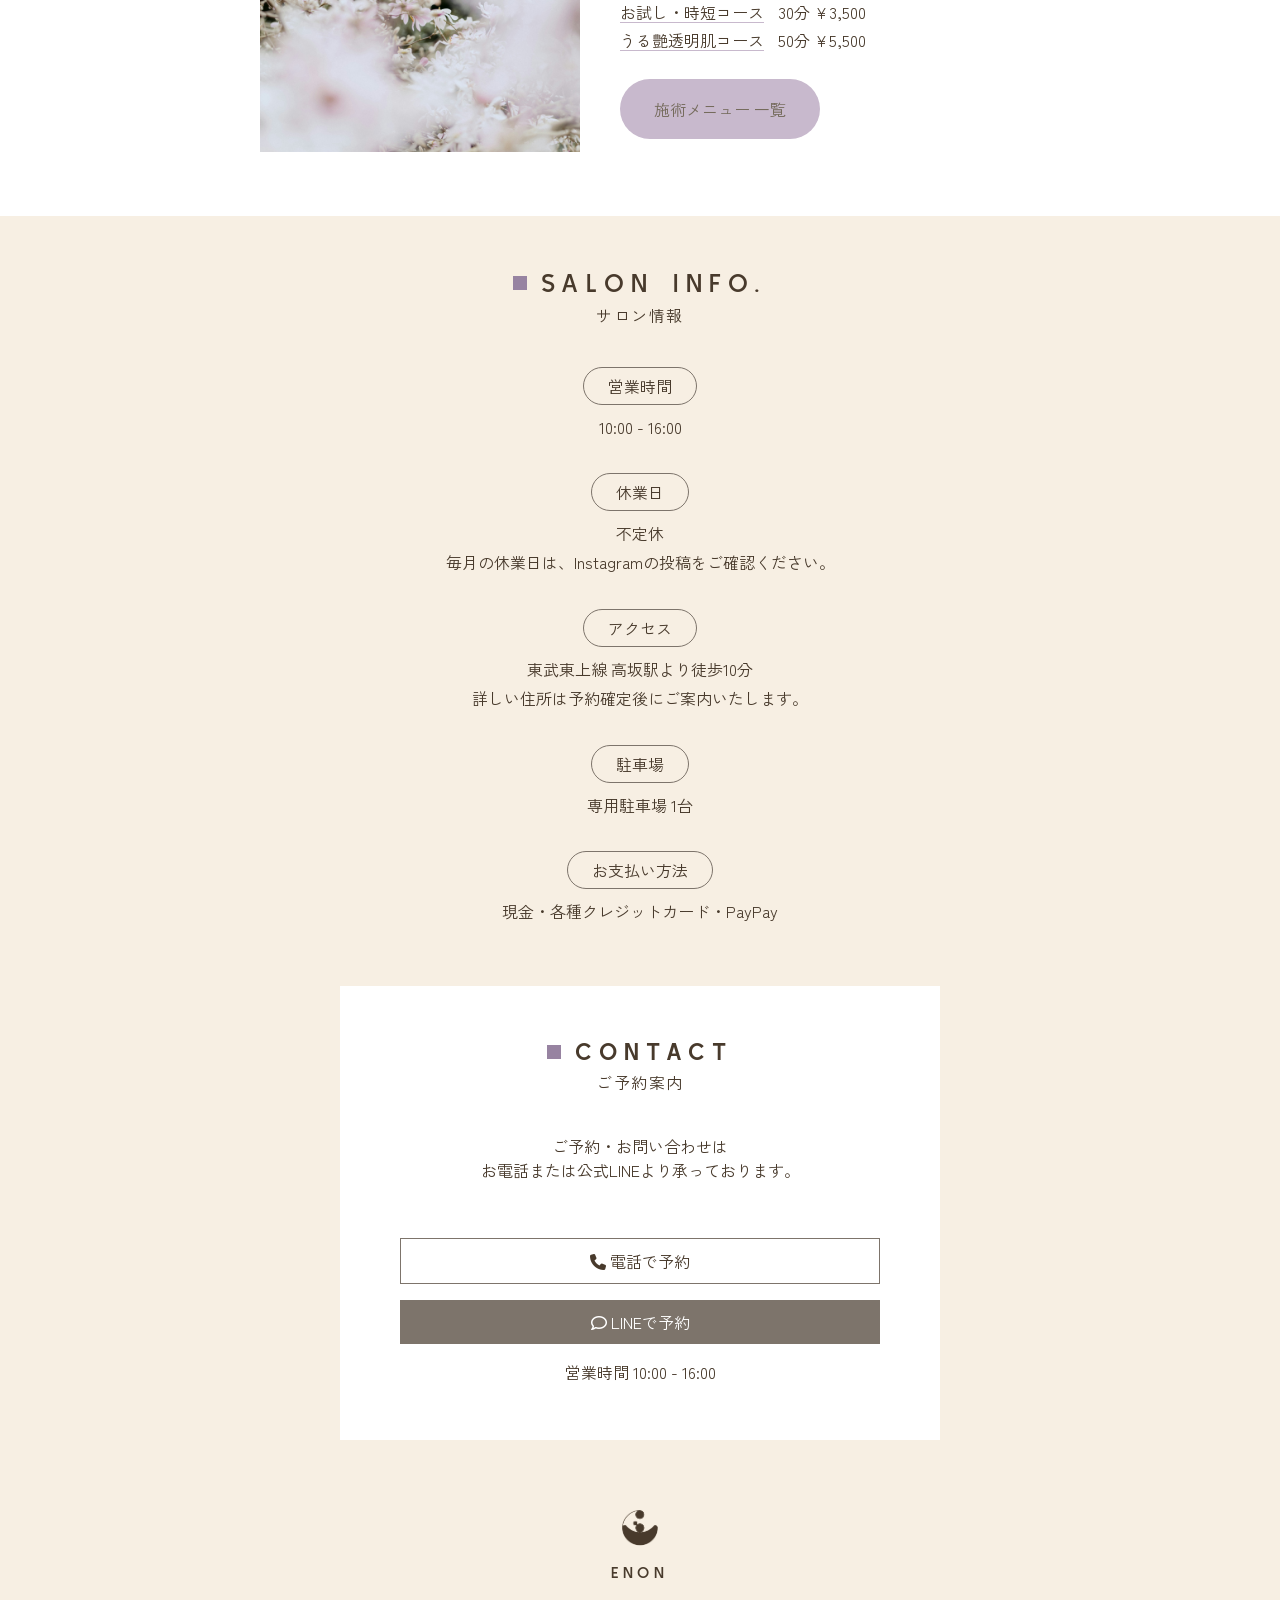
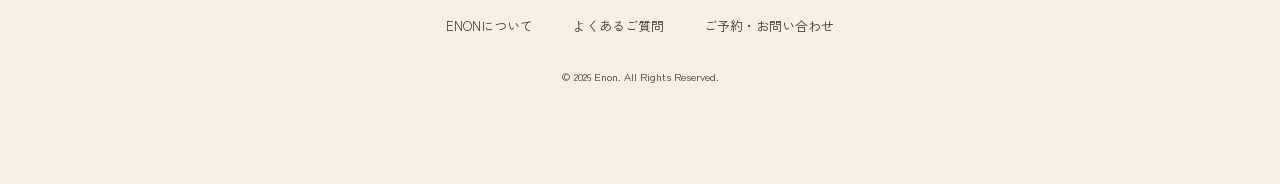
==== commit 1ab5343c: "Add files via upload" ====
--- a/index.html
+++ b/index.html
@@ -99,13 +99,12 @@
           最近、肌の変化が気になってきた。<br>
           たまには自分のために、ゆっくり過ごしたい。<br>
           <br>
-          <span class="enon">ENON</span>（エノン）は、年代を問わず、<br>
+          ENON（エノン）は、年代を問わず、<br>
           ふと思い立ったときに<br>
           気軽に足を運んでいただけるサロンを目指しています。<br>
-          <br>
-          皆さまにとって、<br>
-          ひとつの居場所となれますように。<br><br>
-        </p>
+          <br><br>
+        <span>お試し・時短コース</span> 30分 ¥3,500<br>
+        <span>うる艶透明肌コース</span> 50分 ¥5,500</p>
         <a href="menu.html" class="button_menu">施術メニュー 一覧</a>
       </div>
     </div>
--- a/style.css
+++ b/style.css
@@ -372,6 +372,14 @@
   line-height: 1.8;
 }
 
+.introduction_text span {
+  padding-right: 10px;
+  text-decoration: underline;
+  text-decoration-color: #c8b9cd;
+  text-decoration-thickness: 1px;
+  text-underline-offset: 3px;
+}
+
 .introduction_text .button_menu {
   margin-top: 24px;
 }
@@ -391,9 +399,10 @@
   width: 200px;
   height: 60px;
   margin-top: 56px;
-  border: 1px solid #483a2c;
+  /* border: 1px solid #7d746b; */
+  background-color: #c8b9cd;
   border-radius: 32px;
-  color: #483a2c;
+  color: #756b5c;
   font-size: 16px;
   text-decoration: none;
   box-sizing: border-box;
@@ -645,6 +654,10 @@
 
 .value_text img {
   width: 180px;
+}
+
+.value_text p {
+  line-height: 1.8;
 }
 
 .profile {
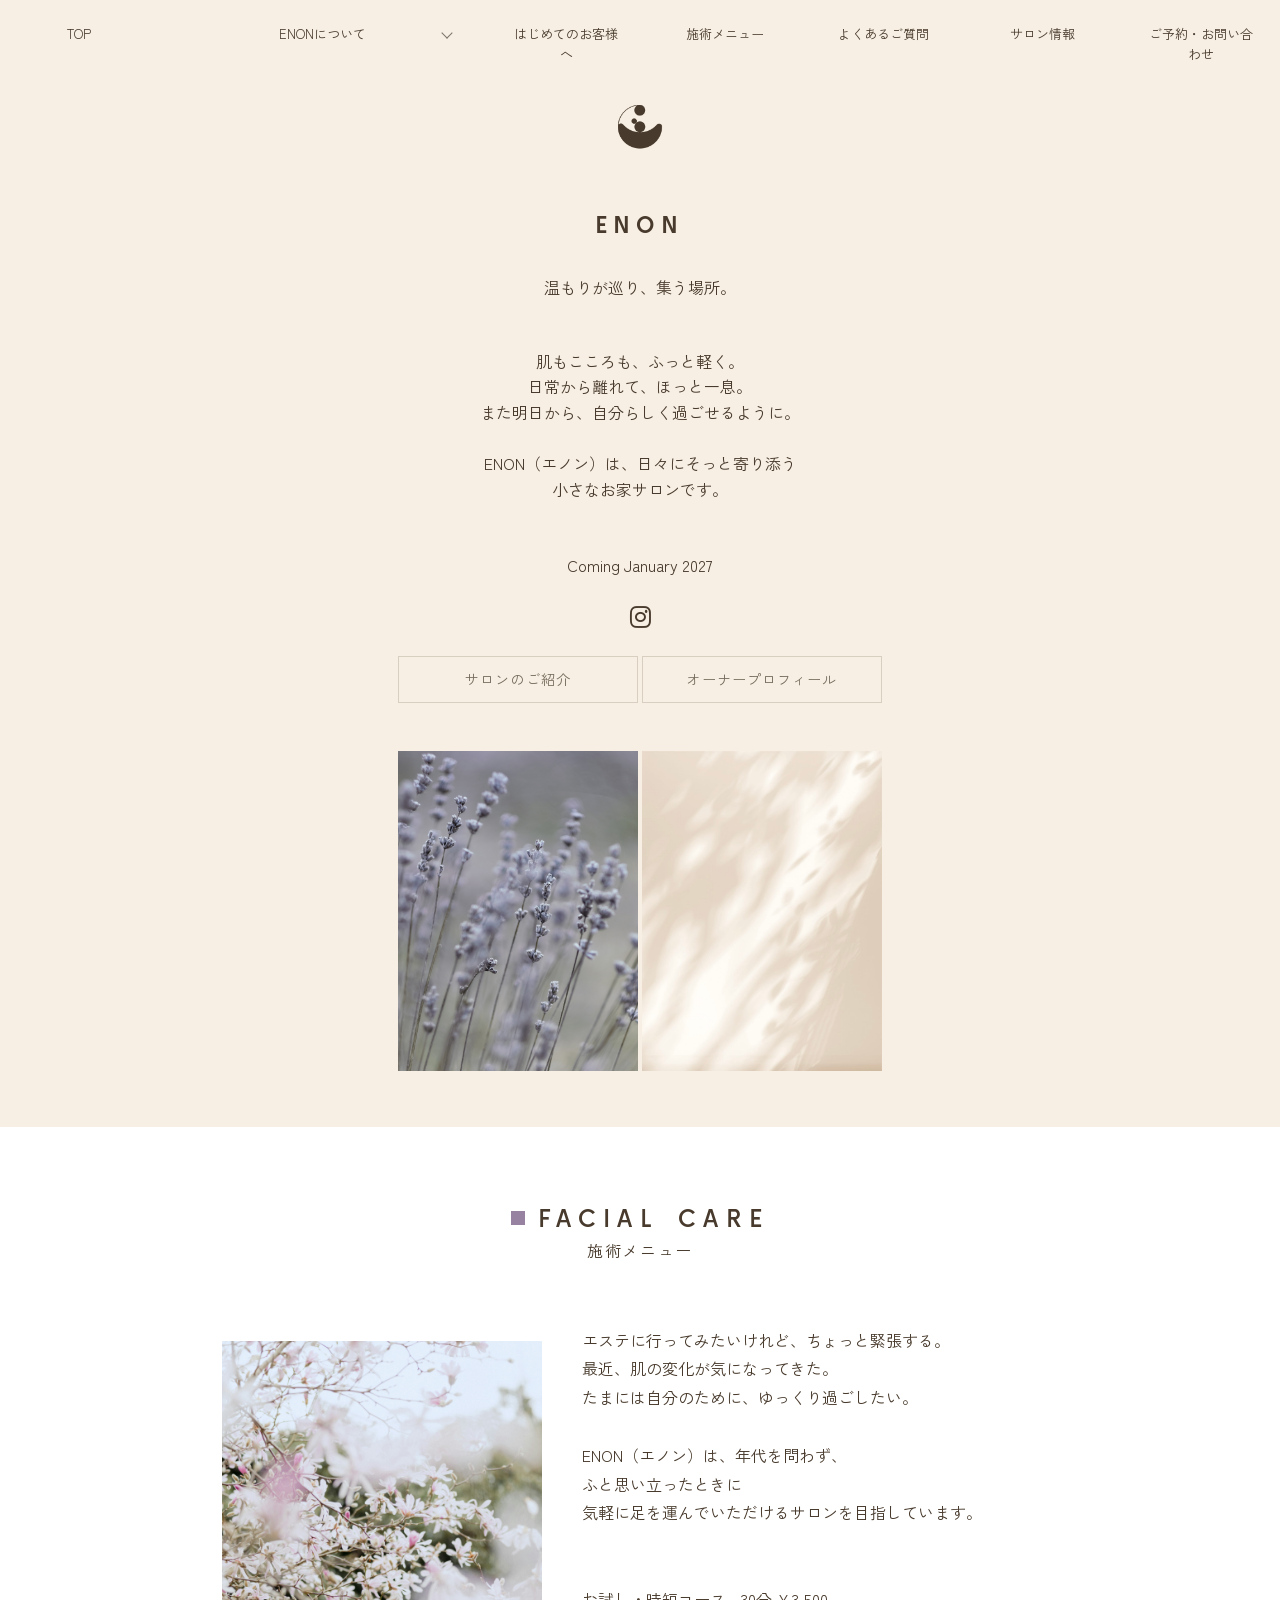
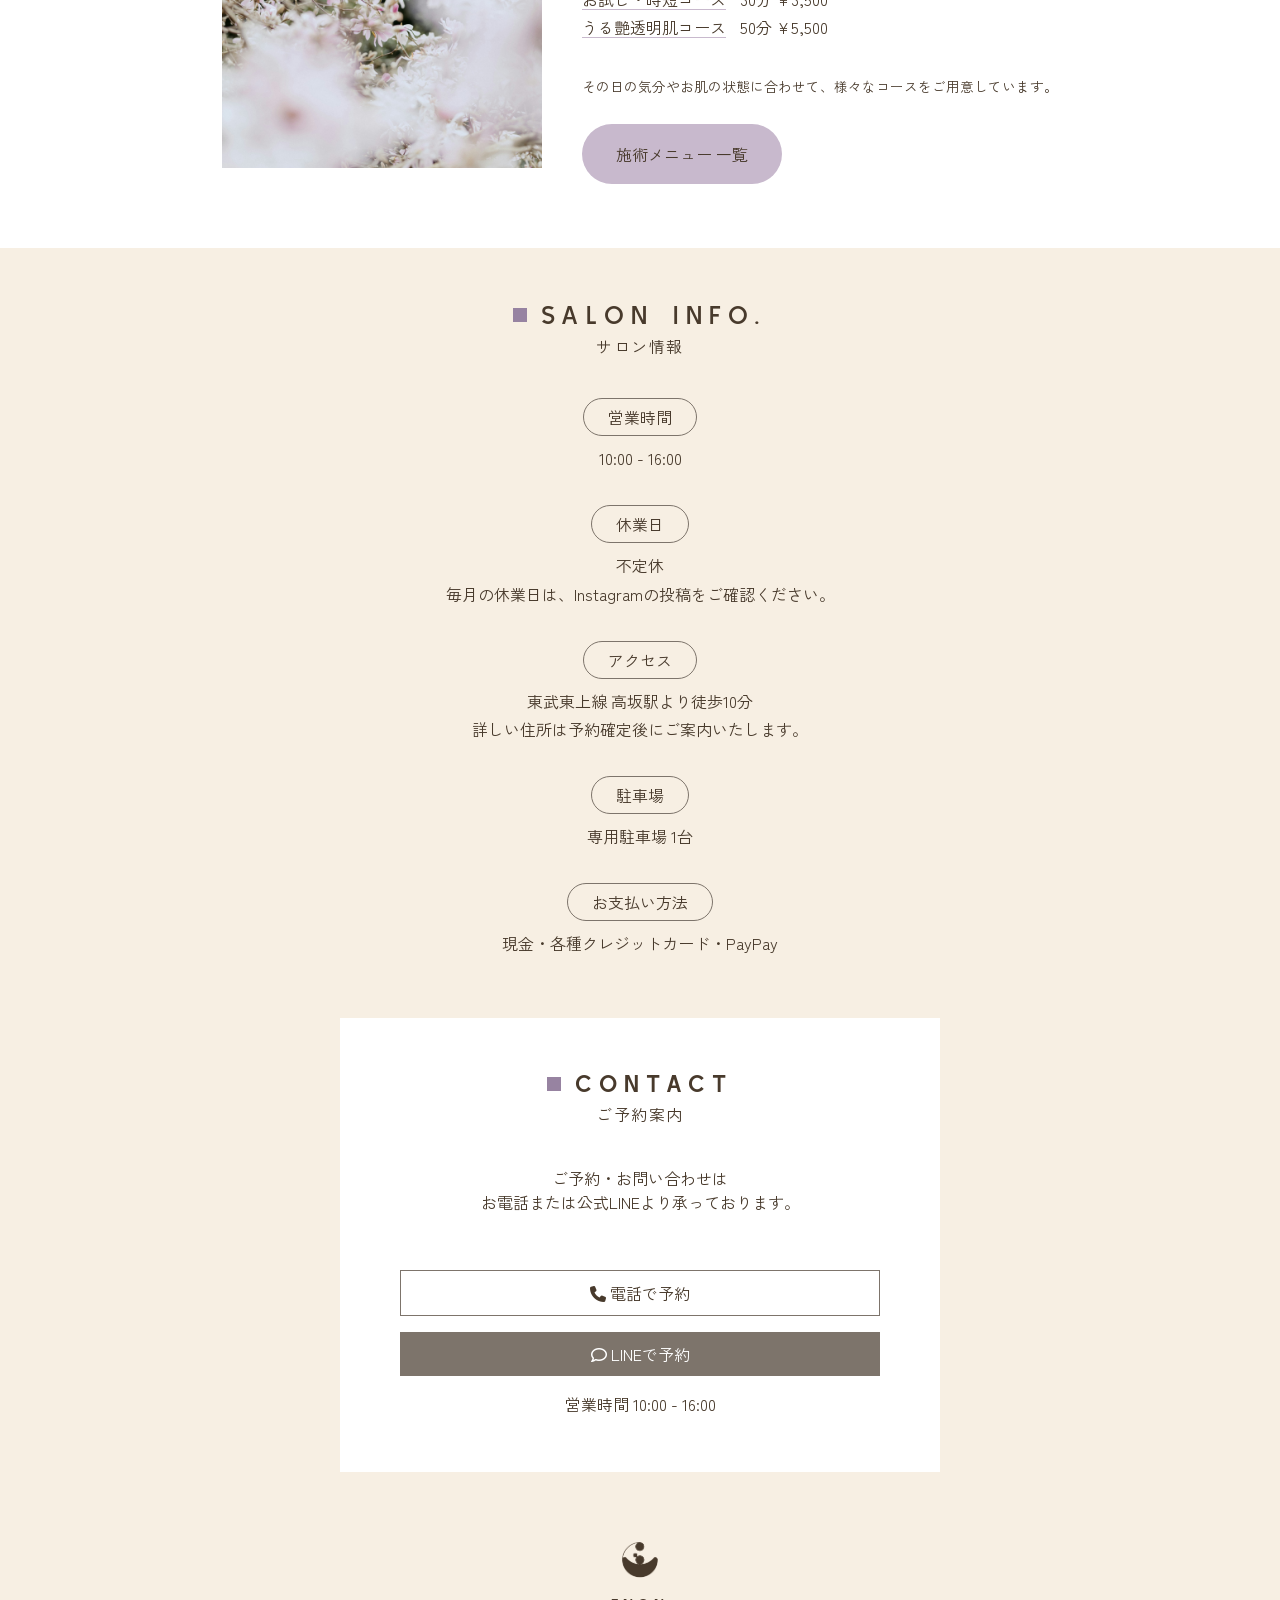
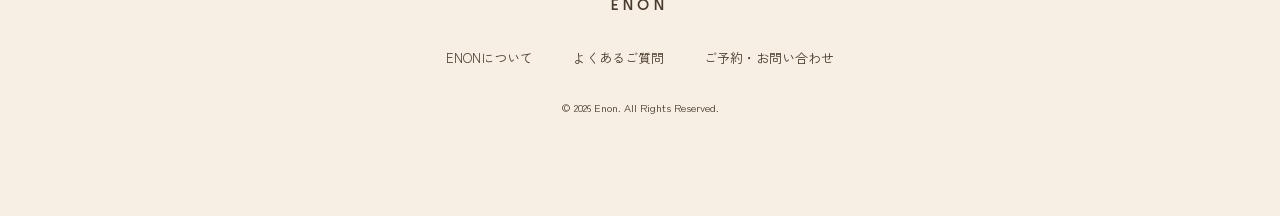
==== commit f4a1c10f: "Add files via upload" ====
--- a/index.html
+++ b/index.html
@@ -103,8 +103,9 @@
           ふと思い立ったときに<br>
           気軽に足を運んでいただけるサロンを目指しています。<br>
           <br><br>
-        <span>お試し・時短コース</span> 30分 ¥3,500<br>
-        <span>うる艶透明肌コース</span> 50分 ¥5,500</p>
+        <span class="course_menu">お試し・時短コース</span> 30分 ¥3,500 <br>
+        <span class="course_menu">うる艶透明肌コース</span> 50分 ¥5,500 <br><br>
+        <span class="course_text">その日の気分やお肌の状態に合わせて、様々なコースをご用意しています。</span></p>
         <a href="menu.html" class="button_menu">施術メニュー 一覧</a>
       </div>
     </div>
--- a/style.css
+++ b/style.css
@@ -372,12 +372,16 @@
   line-height: 1.8;
 }
 
-.introduction_text span {
+.course_menu {
   padding-right: 10px;
   text-decoration: underline;
   text-decoration-color: #c8b9cd;
   text-decoration-thickness: 1px;
   text-underline-offset: 3px;
+}
+
+.course_text {
+  font-size: 85%;
 }
 
 .introduction_text .button_menu {
@@ -402,7 +406,6 @@
   /* border: 1px solid #7d746b; */
   background-color: #c8b9cd;
   border-radius: 32px;
-  color: #756b5c;
   font-size: 16px;
   text-decoration: none;
   box-sizing: border-box;
@@ -598,6 +601,10 @@
 
 /* -----------------ここから2ページ目 */
 /* 当サロンについて */
+
+.enonvalue {
+  background-color: #fff;
+}
 
 .value {
   text-align: center;
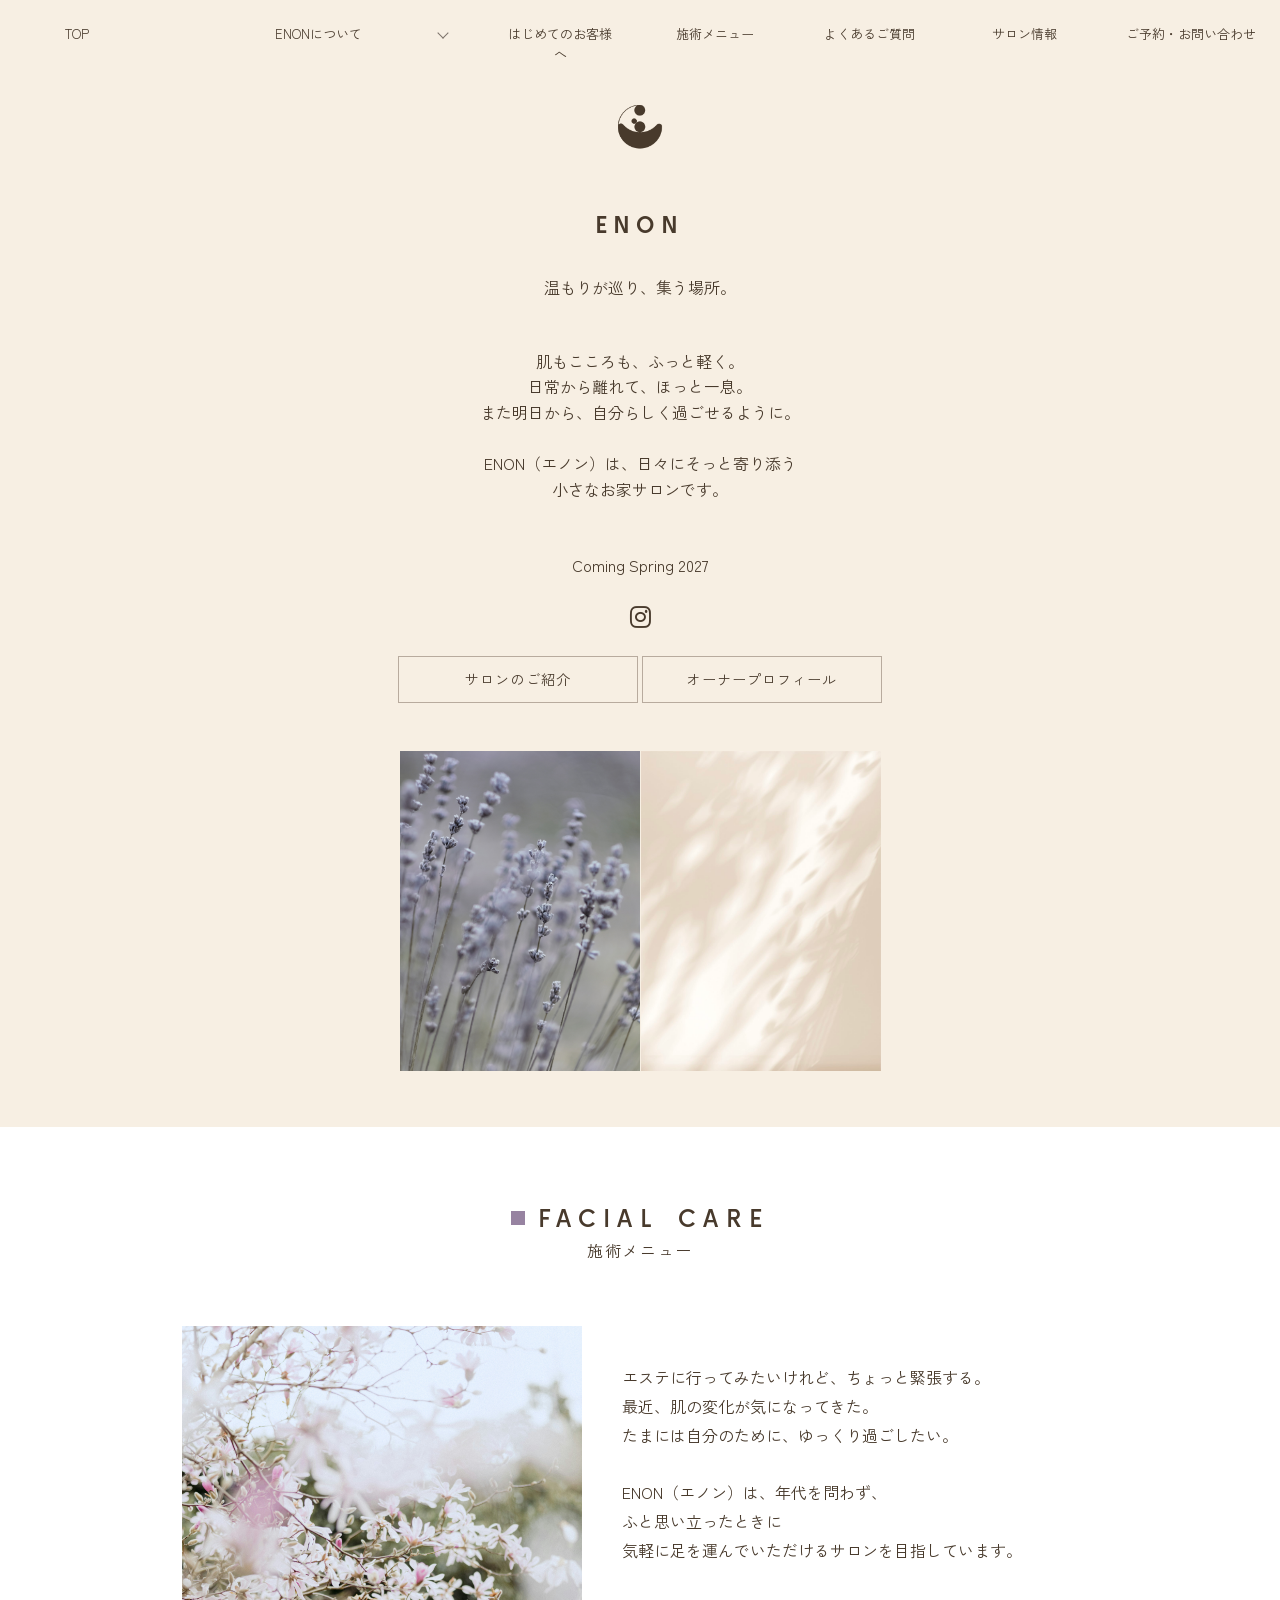
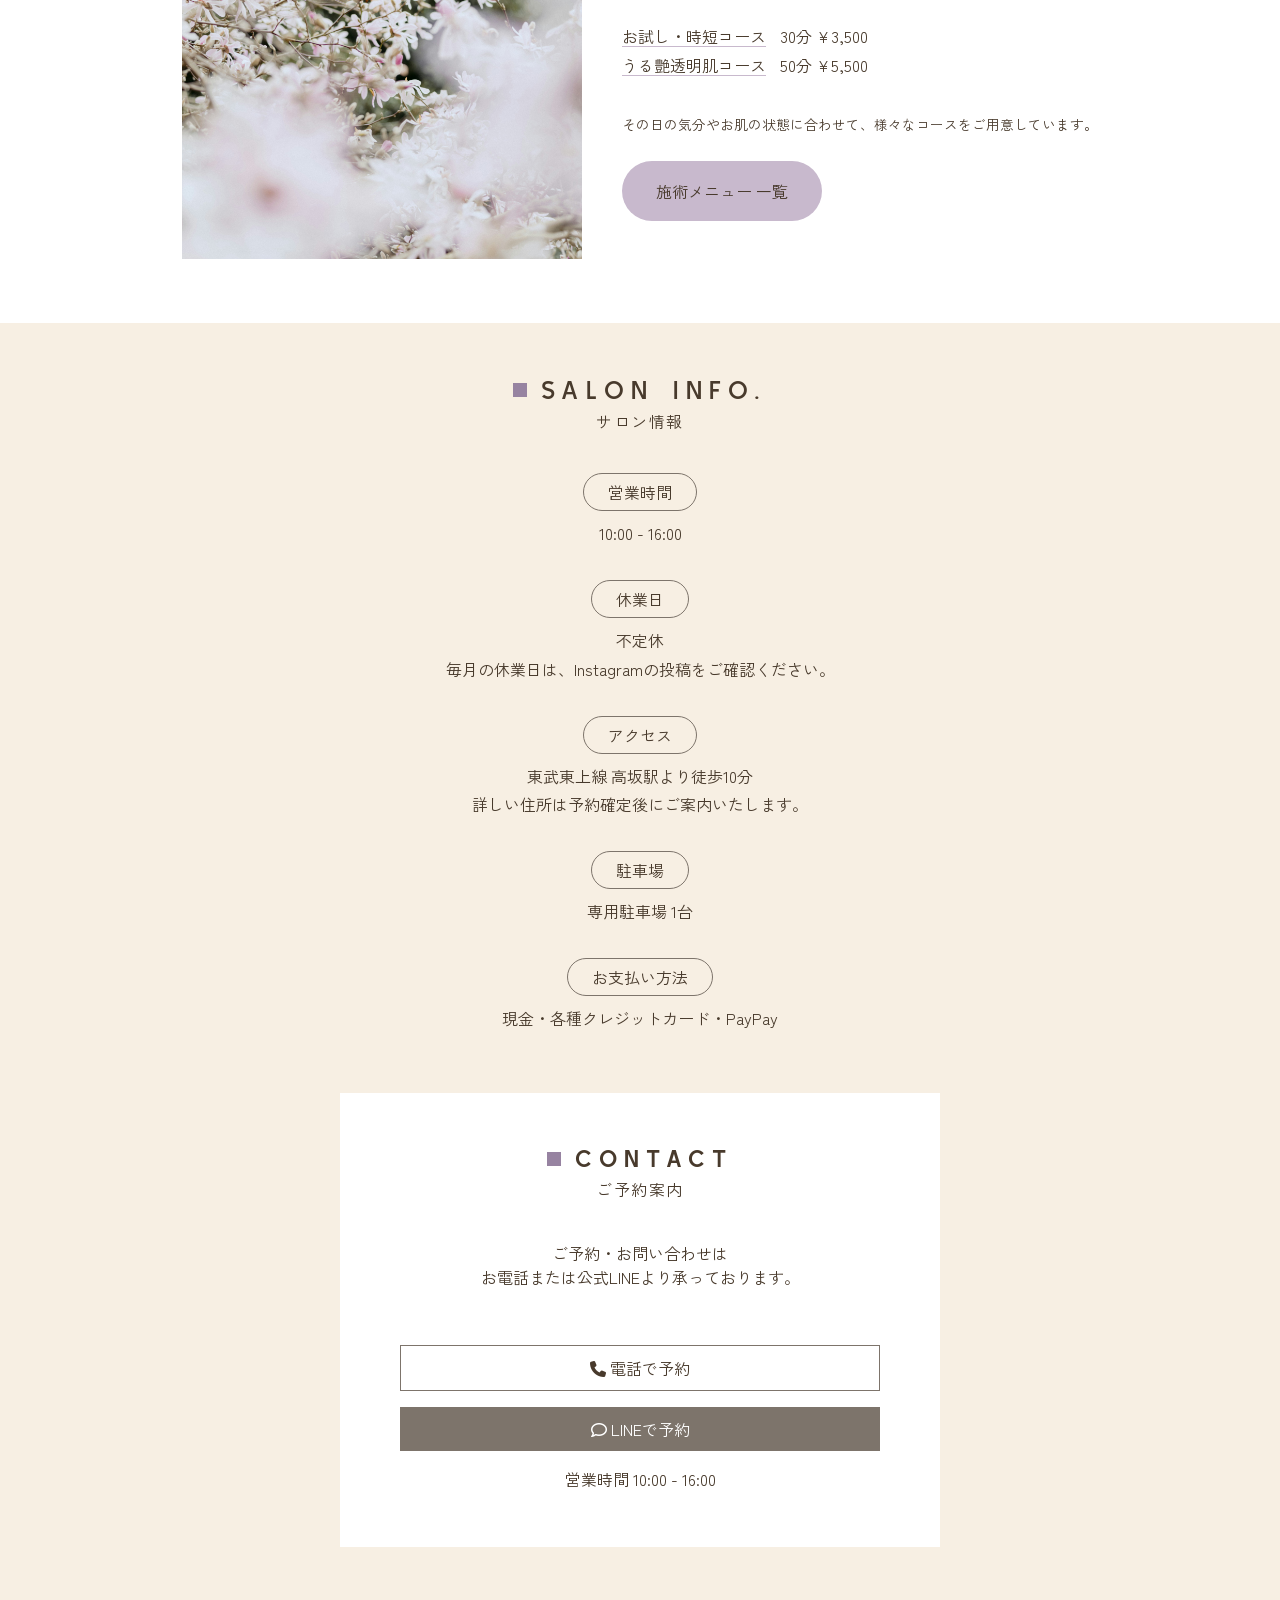
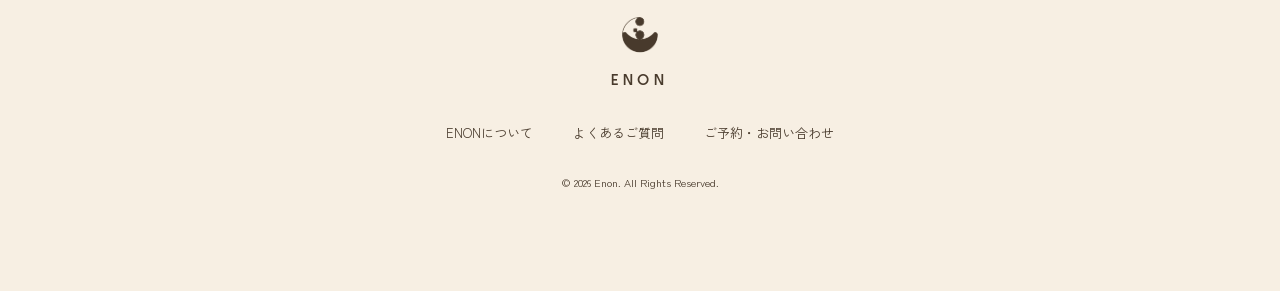
==== commit 463c30c3: "Add files via upload" ====
--- a/index.html
+++ b/index.html
@@ -4,7 +4,7 @@
 <head>
   <meta charset="UTF-8">
   <meta name="robots" content="noindex, nofollow">
-  <meta name="description" content="2027年1月、埼玉県東松山市にOPEN。完全予約制・女性限定のプライベートフェイシャルエステサロン。東松山市、川越市周辺でフェイシャルエステサロンをお探しの方へ。">
+  <meta name="description" content="2027年春、埼玉県東松山市にOPEN。完全予約制・女性限定のプライベートフェイシャルサロン。東松山市、川越市周辺でフェイシャルエステサロンをお探しの方へ。">
   <meta name="viewport" content="width=device-width, initial-scale=1.0">
   <link rel="preconnect" href="https://fonts.googleapis.com">
   <link rel="preconnect" href="https://fonts.gstatic.com" crossorigin>
@@ -17,8 +17,7 @@
   <link rel="preconnect" href="https://fonts.gstatic.com" crossorigin>
   <link rel="stylesheet" href="https://cdnjs.cloudflare.com/ajax/libs/font-awesome/6.5.2/css/all.min.css">
   <link rel="icon" href="enon_logo3.PNG" type="image/png">
-  <title>ENON（エノン）｜埼玉県 東松山市のプライベートフェイシャルサロン</title>
-
+  <title>ENON（エノン）｜埼玉県東松山市のプライベートフェイシャルサロン</title>
   <link href="reset.css" rel="stylesheet">
   <link href="style.css" rel="stylesheet">
 </head>
@@ -63,14 +62,13 @@
     <div class="about_copy">
       <p>温もりが巡り、集う場所。</p>
     </div>
-
     <div>
       <p>肌もこころも、ふっと軽く。<br>
         日常から離れて、ほっと一息。<br>
         また明日から、自分らしく過ごせるように。<br><br>
-        <span class="enon">ENON</span>（エノン）は、日々にそっと寄り添う<br>
+        <span>ENON</span>（エノン）は、日々にそっと寄り添う<br>
         小さなお家サロンです。<br><br><br>
-        Coming January 2027 <br><br>
+        Coming Spring 2027 <br><br>
         <a href="https://www.instagram.com/homesalon_enon?stkn=d2Z2MXgyYzFkendt"><i
             class="fa-brands fa-instagram"></i></a></p>
     </div>
@@ -79,8 +77,8 @@
       <a href="about.html" class="hero_button">オーナープロフィール</a>
     </div>
     <div class="about_img">
-      <img src="lavender.jpg" alt="花の画像">
-      <img src="shadow.jpg" alt="影の画像">
+      <img src="lavender.jpg" alt="花の写真">
+      <img src="shadow.jpg" alt="影の写真">
     </div>
   </section>
 
@@ -88,11 +86,9 @@
     <h2><span class="introduction_enon">FACIAL CARE</span></h2>
     <h3>施術メニュー</h3>
     <div class="introduction_inner">
-
       <div class="introduction_picture">
-        <img src="pinkflower.jpg" alt="花の画像">
+        <img src="pinkflower.jpg" alt="花の写真">
       </div>
-
       <div class="introduction_text">
         <p>
           エステに行ってみたいけれど、ちょっと緊張する。<br>
--- a/style.css
+++ b/style.css
@@ -111,6 +111,10 @@
   flex: 1;
   text-align: center;
   padding: 24px;
+}
+
+.global > ul > li:last-child {
+  white-space: nowrap;
 }
 
 .hamburger {
@@ -183,6 +187,11 @@
   top: 4px;
 }
 
+/* 閉じているとき */
+.global .accordion-content[hidden] {
+  display: none !important;
+}
+
 
 /* 子メニュー */
 .accordion-content {
@@ -271,10 +280,12 @@
   line-height: 1.6;
 }
 
+
+
 .about_img {
   display: flex;
   justify-content: center;
-  gap: 4px;
+  gap: 1px;
   padding-top: 24px;
 }
 
@@ -287,8 +298,7 @@
   width: 240px;
   display: inline-block;
   text-decoration: none;
-  color: #756b5c;
-  border: 1px solid #d8cfc0;
+  border: 1px solid #b8ab9e;
   padding: 12px 26px;
   margin: 24px 0;
   font-size: 14px;
@@ -357,7 +367,7 @@
 }
 
 .introduction_inner img {
-  width: 320px;
+  width: 400px;
   height: auto;
 }
 
